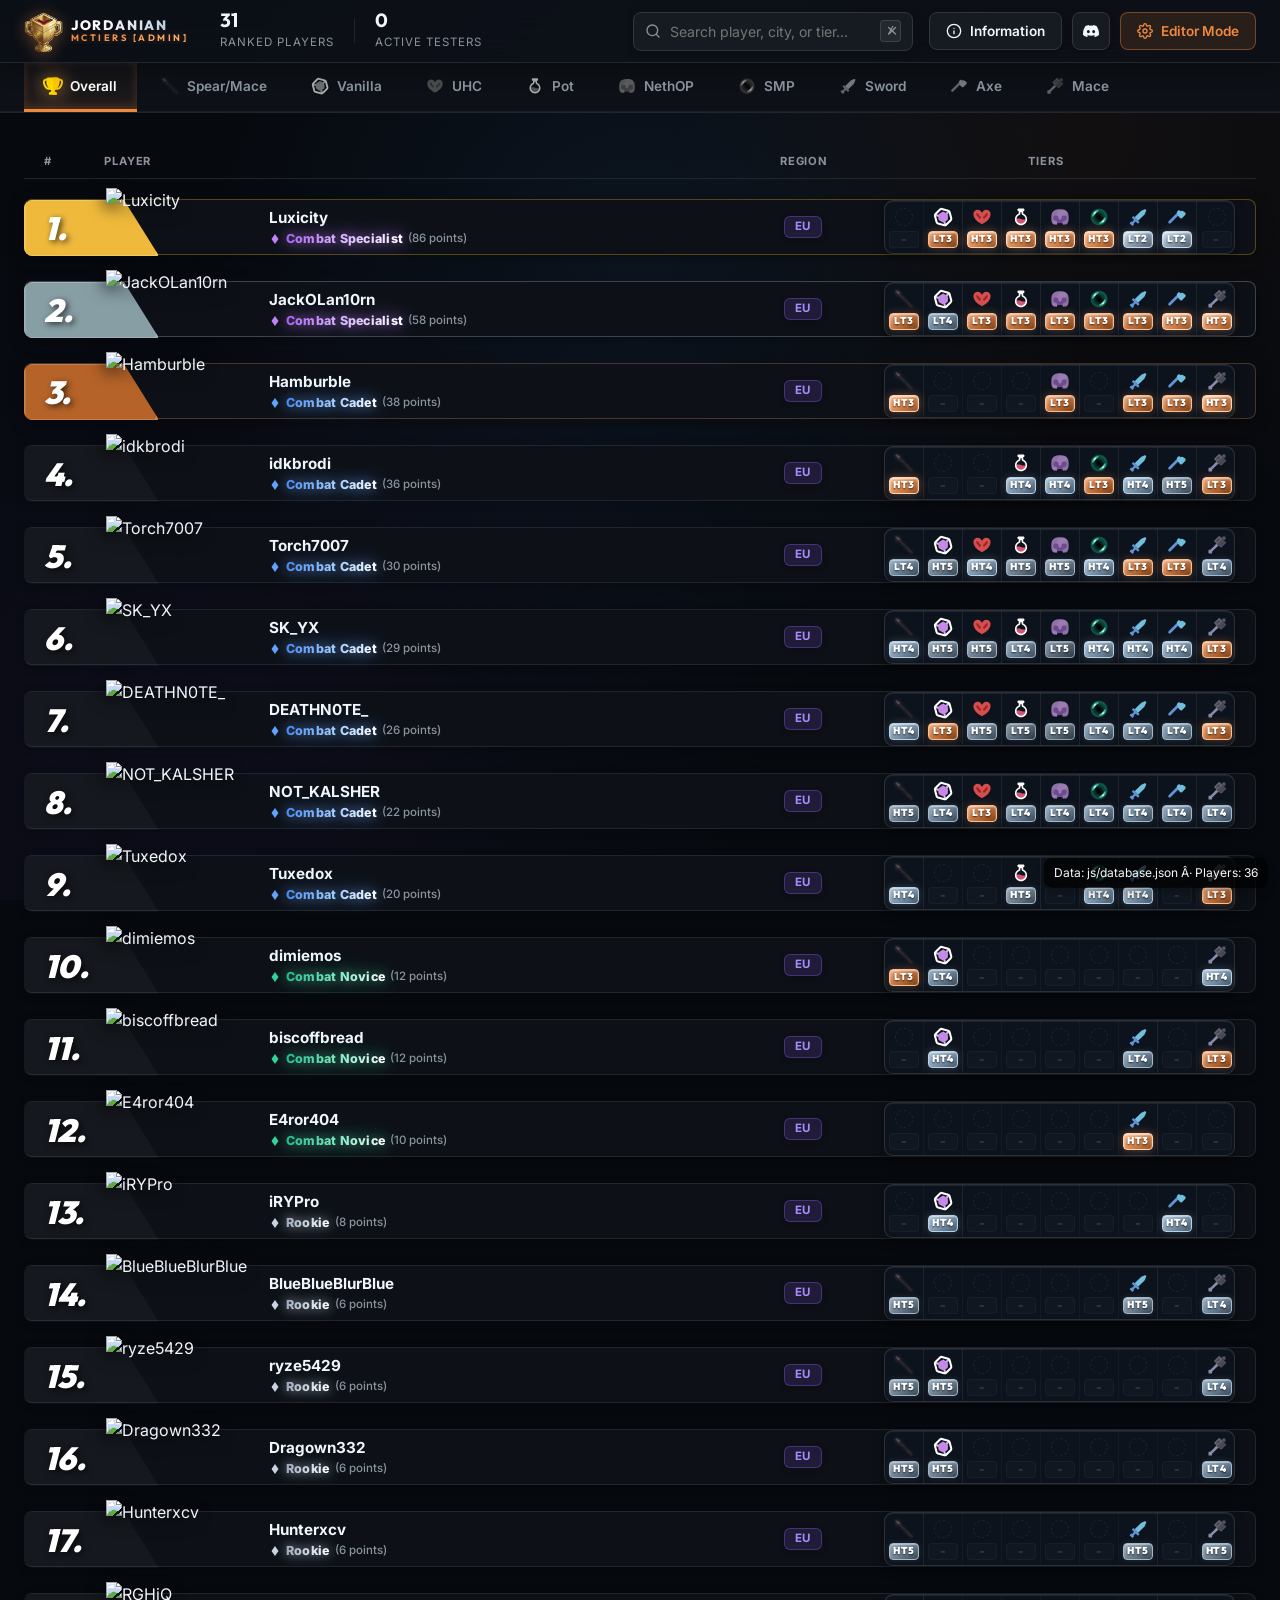
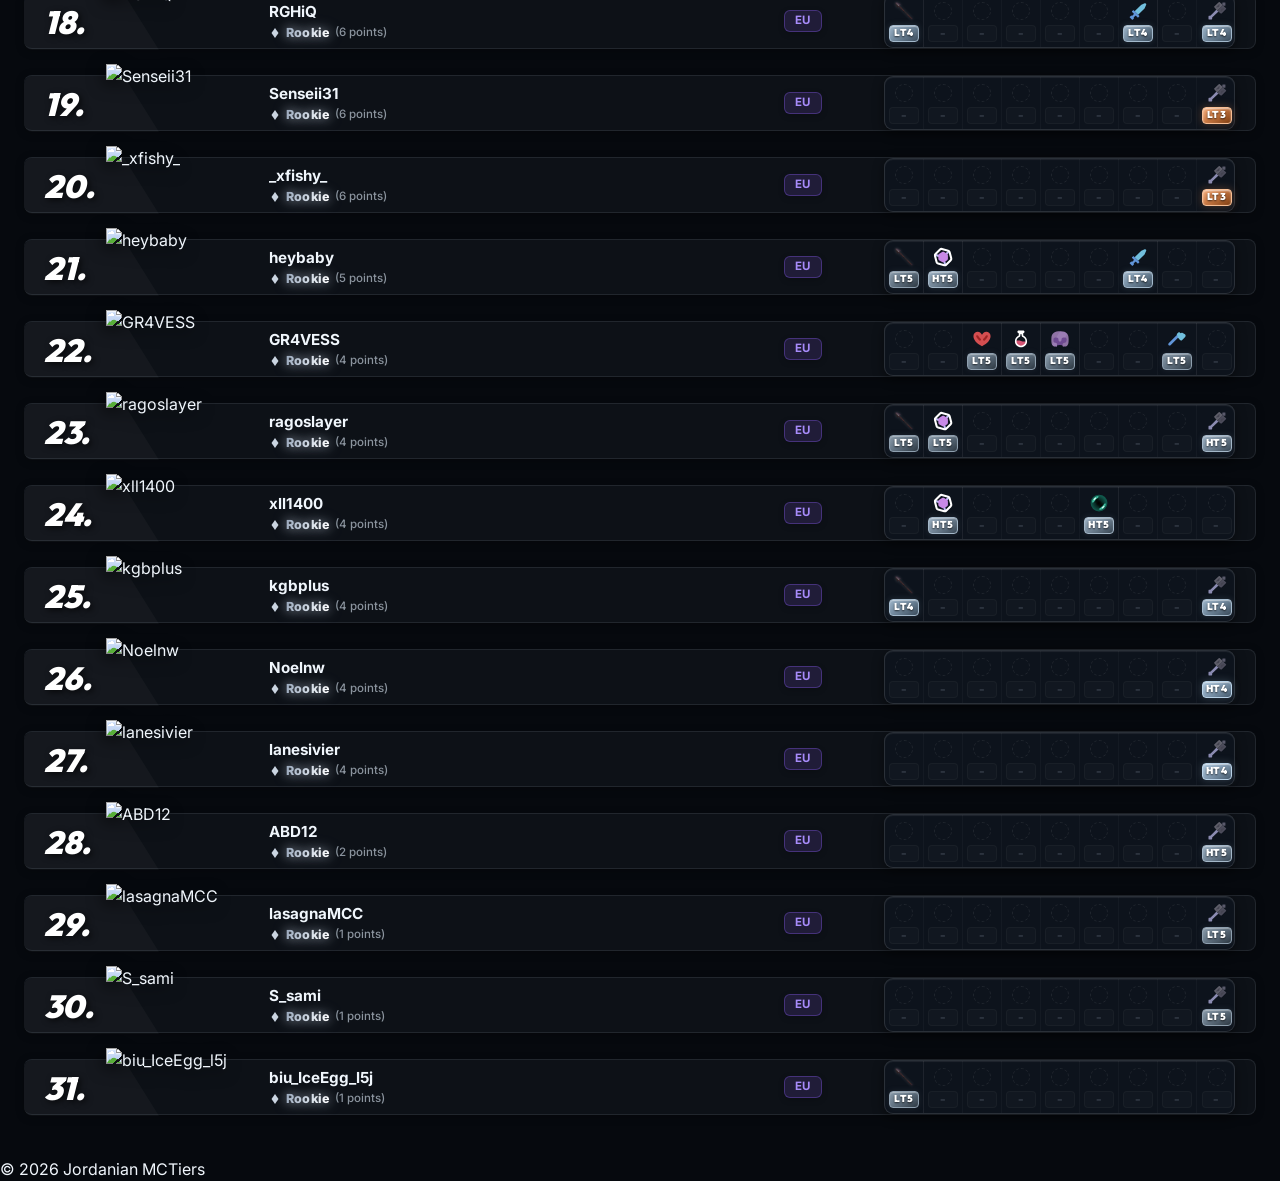
==== admin.html @ aa59b34f "Add Middle Tier (MT) support to website" ====
<!DOCTYPE html>
<html lang="en">
<head>
  <meta charset="UTF-8">
  <meta name="viewport" content="width=device-width, initial-scale=1.0">
  <title>Jordanian MCTiers [ADMIN] | Database Manager</title>
  <link rel="icon" href="icons/trophy-icon-clean.png" type="image/png">
  <link rel="shortcut icon" href="icons/trophy-icon-clean.png">
  <link rel="apple-touch-icon" href="icons/trophy-icon-clean.png">
  <meta name="theme-color" content="#0f2233">
  
  <!-- Premium Fonts -->
  <link rel="preconnect" href="https://fonts.googleapis.com">
  <link rel="preconnect" href="https://fonts.gstatic.com" crossorigin>
  <link href="https://fonts.googleapis.com/css2?family=Inter:wght@300;400;500;600;700&family=Outfit:wght@400;500;600;700;800&display=swap" rel="stylesheet">
  
  <!-- Main Stylesheet -->
  <link rel="stylesheet" href="css/style.css">
</head>
<body>
  <div class="app-container">
    <!-- Header -->
    <header class="app-header">
      <div class="header-left">
        <div class="logo-container">
          <img src="icons/trophy-icon-clean.png" alt="Jordanian Tiers Trophy" class="logo-trophy-img">
          <div class="logo-text">
            <h1>JORDANIAN</h1>
            <h2>MCTIERS [ADMIN]</h2>
          </div>
        </div>
        
        <!-- Live Stats -->
        <div class="header-stats">
          <div class="stat-item">
            <span class="stat-val" id="total-players-count">0</span>
            <span class="stat-lbl">Ranked Players</span>
          </div>
          <div class="stat-divider"></div>
          <div class="stat-item">
            <span class="stat-val" id="total-testers-count">0</span>
            <span class="stat-lbl">Active Testers</span>
          </div>
        </div>
      </div>

      <!-- Search Bar & Controls -->
      <div class="header-right">
        <div class="search-wrapper">
          <svg class="search-icon" viewBox="0 0 24 24" fill="none" stroke="currentColor" stroke-width="2" stroke-linecap="round" stroke-linejoin="round">
            <circle cx="11" cy="11" r="8"></circle><line x1="21" y1="21" x2="16.65" y2="16.65"></line>
          </svg>
          <input type="text" id="player-search" placeholder="Search player, city, or tier..." autocomplete="off">
          <kbd class="search-kbd">/</kbd>
          <button id="clear-search" class="clear-search-btn" title="Clear Search">&times;</button>
        </div>

        <div class="header-buttons">
          <button id="btn-info" class="btn btn-secondary" title="View Rules & Testers">
            <svg class="btn-icon" viewBox="0 0 24 24" fill="none" stroke="currentColor" stroke-width="2" stroke-linecap="round" stroke-linejoin="round">
              <circle cx="12" cy="12" r="10"></circle><line x1="12" y1="16" x2="12" y2="12"></line><line x1="12" y1="8" x2="12.01" y2="8"></line>
            </svg>
            <span>Information</span>
          </button>
          <a href="https://discord.gg/6NKfcEJ52" target="_blank" class="btn btn-secondary btn-icon-only" title="Join Discord Server">
            <svg class="btn-icon" viewBox="0 0 24 24" fill="currentColor">
              <path d="M20.317 4.37a19.791 19.791 0 0 0-4.885-1.515.074.074 0 0 0-.079.037c-.21.375-.444.864-.608 1.25a18.27 18.27 0 0 0-5.487 0 12.64 12.64 0 0 0-.617-1.25.077.077 0 0 0-.079-.037A19.736 19.736 0 0 0 3.677 4.37a.07.07 0 0 0-.032.027C.533 9.046-.32 13.58.099 18.057a.082.082 0 0 0 .031.057 19.9 19.9 0 0 0 5.993 3.03.078.078 0 0 0 .084-.028c.462-.63.874-1.295 1.226-1.994.021-.041.001-.09-.041-.106a13.094 13.094 0 0 1-1.873-.894.077.077 0 0 1-.008-.128c.126-.093.252-.19.372-.287a.075.075 0 0 1 .077-.011c3.92 1.793 8.18 1.793 12.061 0a.073.073 0 0 1 .078.009c.12.099.246.195.373.289a.077.077 0 0 1-.006.127 12.299 12.299 0 0 1-1.873.894.077.077 0 0 1-.041.107c.36.698.772 1.362 1.225 1.993a.076.076 0 0 0 .084.028 19.839 19.839 0 0 0 6.002-3.03.077.077 0 0 0 .032-.054c.5-5.177-.838-9.674-3.549-13.66a.061.061 0 0 0-.031-.03zM8.02 15.33c-1.183 0-2.157-1.085-2.157-2.419 0-1.333.956-2.419 2.156-2.419 1.21 0 2.176 1.096 2.157 2.42 0 1.333-.956 2.418-2.156 2.418zm7.975 0c-1.183 0-2.157-1.085-2.157-2.419 0-1.333.955-2.419 2.156-2.419 1.21 0 2.176 1.096 2.157 2.42 0 1.333-.946 2.418-2.156 2.418z"/>
            </svg>
          </a>
          
          <button id="btn-editor-toggle" class="btn btn-accent" title="Manage database">
            <svg class="btn-icon" viewBox="0 0 24 24" fill="none" stroke="currentColor" stroke-width="2" stroke-linecap="round" stroke-linejoin="round">
              <circle cx="12" cy="12" r="3"></circle>
              <path d="M19.4 15a1.65 1.65 0 0 0 .33 1.82l.06.06a2 2 0 1 1-2.83 2.83l-.06-.06a1.65 1.65 0 0 0-1.82-.33 1.65 1.65 0 0 0-1 1.51V21a2 2 0 0 1-4 0v-.09A1.65 1.65 0 0 0 9 19.4a1.65 1.65 0 0 0-1.82.33l-.06.06a2 2 0 1 1-2.83-2.83l.06-.06a1.65 1.65 0 0 0 .33-1.82 1.65 1.65 0 0 0-1.51-1H3a2 2 0 0 1 0-4h.09A1.65 1.65 0 0 0 4.6 9a1.65 1.65 0 0 0-.33-1.82l-.06-.06a2 2 0 1 1 2.83-2.83l.06.06a1.65 1.65 0 0 0 1.82.33H9a1.65 1.65 0 0 0 1-1.51V3a2 2 0 0 1 4 0v.09a1.65 1.65 0 0 0 1 1.51 1.65 1.65 0 0 0 1.82-.33l.06-.06a2 2 0 1 1 2.83 2.83l-.06.06a1.65 1.65 0 0 0-.33 1.82V9a1.65 1.65 0 0 0 1.51 1H21a2 2 0 0 1 0 4h-.09a1.65 1.65 0 0 0-1.51 1z"></path>
            </svg>
            <span>Editor Mode</span>
          </button>
        </div>
      </div>
    </header>

    <!-- Gamemode Tab Navigation -->
    <nav class="gamemode-navbar" id="gamemode-nav">
      <!-- Generated dynamically in app.js -->
    </nav>

    <!-- Main Content Area -->
    <main class="app-main">
      <div id="no-results" class="no-results-card hidden">
        <svg class="no-results-icon" viewBox="0 0 24 24" fill="none" stroke="currentColor" stroke-width="2" stroke-linecap="round" stroke-linejoin="round">
          <circle cx="11" cy="11" r="8"></circle><line x1="21" y1="21" x2="16.65" y2="16.65"></line>
        </svg>
        <h3>No players found</h3>
        <p>Try searching for a different username, city, or check another gamemode.</p>
      </div>

      <!-- Tier List Rows Container -->
      <section class="tierlist-container" id="tierlist-rows">
        <!-- Generated dynamically in app.js -->
      </section>
    </main>

    <!-- Footer -->
    <footer class="app-footer">
      <p>&copy; 2026 Jordanian MCTiers</p>
    </footer>
  </div>

  <!-- MODAL: Player Profile Details -->
  <div class="modal-backdrop hidden" id="player-modal" data-lenis-prevent>
    <div class="modal-card player-profile-card" data-lenis-prevent>
      <button class="modal-close-btn" id="player-modal-close" title="Close Profile">&times;</button>
      
      <div class="modal-body player-profile-body" data-lenis-prevent>
        <!-- Left Column: Hero 3D Skin & Info -->
        <div class="profile-left">
          <div class="skin-viewer-container">
            <div class="skin-viewer-glow" id="profile-skin-glow"></div>
            <img id="profile-skin-img" src="" alt="Minecraft Skin Body">
            <div class="skin-viewer-platform"></div>
          </div>

          <div class="profile-identity">
            <h2 class="profile-username" id="profile-username">PlayerName</h2>
            <span class="profile-nickname" id="profile-nickname">"Nickname"</span>
            <div class="profile-title-badge" id="profile-title-container">
              <!-- Dynamically populated title badge -->
            </div>
          </div>

          <div class="profile-meta-row">
            <div class="profile-region-pill" id="profile-region-pill" title="Server Region">
              <span class="meta-label">REGION</span>
              <span class="meta-val" id="profile-server">EU</span>
            </div>
          </div>

          <!-- Player Global Stats Ribbon -->
          <div class="profile-stats-ribbon">
            <div class="profile-stat-box">
              <span class="stat-box-label">RANK</span>
              <span class="stat-box-val" id="profile-global-rank">#1</span>
            </div>
            <div class="profile-stat-divider"></div>
            <div class="profile-stat-box">
              <span class="stat-box-label">TOTAL POINTS</span>
              <span class="stat-box-val highlight" id="profile-total-pts">0 PTS</span>
            </div>
          </div>
          
          <div class="profile-badges" id="profile-badges">
            <!-- Custom badges -->
          </div>

          <div class="profile-socials">
            <a href="#" id="profile-social-discord" class="social-link hidden" target="_blank" title="Discord">
              <svg viewBox="0 0 24 24" fill="currentColor">
                <path d="M20.317 4.37a19.791 19.791 0 0 0-4.885-1.515.074.074 0 0 0-.079.037c-.21.375-.444.864-.608 1.25a18.27 18.27 0 0 0-5.487 0 12.64 12.64 0 0 0-.617-1.25.077.077 0 0 0-.079-.037A19.736 19.736 0 0 0 3.677 4.37a.07.07 0 0 0-.032.027C.533 9.046-.32 13.58.099 18.057a.082.082 0 0 0 .031.057 19.9 19.9 0 0 0 5.993 3.03.078.078 0 0 0 .084-.028c.462-.63.874-1.295 1.226-1.994.021-.041.001-.09-.041-.106a13.094 13.094 0 0 1-1.873-.894.077.077 0 0 1-.008-.128c.126-.093.252-.19.372-.287a.075.075 0 0 1 .077-.011c3.92 1.793 8.18 1.793 12.061 0a.073.073 0 0 1 .078.009c.12.099.246.195.373.289a.077.077 0 0 1-.006.127 12.299 12.299 0 0 1-1.873.894.077.077 0 0 1-.041.107c.36.698.772 1.362 1.225 1.993a.076.076 0 0 0 .084.028 19.839 19.839 0 0 0 6.002-3.03.077.077 0 0 0 .032-.054c.5-5.177-.838-9.674-3.549-13.66a.061.061 0 0 0-.031-.03zM8.02 15.33c-1.183 0-2.157-1.085-2.157-2.419 0-1.333.956-2.419 2.156-2.419 1.21 0 2.176 1.096 2.157 2.42 0 1.333-.956 2.418-2.156 2.418zm7.975 0c-1.183 0-2.157-1.085-2.157-2.419 0-1.333.955-2.419 2.156-2.419 1.21 0 2.176 1.096 2.157 2.42 0 1.333-.946 2.418-2.156 2.418z"/>
              </svg>
            </a>
            <a href="#" id="profile-social-youtube" class="social-link hidden" target="_blank" title="YouTube">
              <svg viewBox="0 0 24 24" fill="currentColor">
                <path d="M23.498 6.163a3.003 3.003 0 0 0-2.11-2.11C19.517 3.545 12 3.545 12 3.545s-7.517 0-9.388.508a3.003 3.003 0 0 0-2.11 2.11C0 8.033 0 12 0 12s0 3.967.502 5.837a3.003 3.003 0 0 0 2.11 2.11c1.871.508 9.388.508 9.388.508s7.517 0 9.388-.508a3.002 3.002 0 0 0 2.11-2.11C24 15.967 24 12 24 12s0-3.967-.502-5.837zM9.545 15.568V8.432L15.818 12l-6.273 3.568z"/>
              </svg>
            </a>
            <a href="#" id="profile-social-namemc" class="social-link" target="_blank" title="View NameMC Profile">
              <svg viewBox="0 0 24 24" fill="currentColor">
                <path d="M4 2h5v12l11-12h4v20h-5V10L8 22H4V2z"/>
              </svg>
            </a>
          </div>
        </div>
        
        <!-- Right Column: Tiers breakdown -->
        <div class="profile-right">
          <div class="profile-section">
            <div class="profile-section-header">
              <div class="section-title-wrap">
                <svg class="section-icon" viewBox="0 0 24 24" fill="none" stroke="currentColor" stroke-width="2" stroke-linecap="round" stroke-linejoin="round">
                  <path d="M6 9H4.5a2.5 2.5 0 0 1 0-5H6"></path><path d="M18 9h1.5a2.5 2.5 0 0 0 0-5H18"></path><path d="M4 22h16"></path><path d="M10 14.66V17c0 .55-.45 1-1 1H7.8A2.8 2.8 0 0 1 5 15.2V9h14v6.2a2.8 2.8 0 0 1-2.8 2.8H15c-.55 0-1-.45-1-1v-2.34"></path><path d="M10 9V4h4v5"></path>
                </svg>
                <h3>Gamemode Tiers</h3>
              </div>
              <span class="profile-tiers-summary" id="profile-tiers-summary">0 Active · 0 Untested</span>
            </div>
            <div class="modal-tiers-grid" id="profile-tiers-grid" data-lenis-prevent>
              <!-- Dynamically rendered list of tiers for all modes -->
            </div>
          </div>
        </div>
      </div>
    </div>
  </div>

  <!-- MODAL: Rules & Testers Information -->
  <div class="modal-backdrop hidden" id="info-modal" data-lenis-prevent>
    <div class="modal-card info-modal-card" data-lenis-prevent>
      <button class="modal-close-btn" id="info-modal-close">&times;</button>
      
      <div class="info-modal-header">
        <h2>Jordanian PvP Community Hub</h2>
        <p>Testing guidelines, active tester staff, and rules</p>
      </div>

      <div class="info-tabs">
        <button class="info-tab-btn active" data-tab="info-general">General Info</button>
        <button class="info-tab-btn" data-tab="info-testers">Active Testers</button>
      </div>

      <div class="info-modal-body" data-lenis-prevent>
        <!-- Tab 1: General Info -->
        <div class="info-tab-content" id="info-general">
          <h3>How to get Ranked</h3>
          <p>The Jordanian Minecraft Tierlist ranking is determined by active testers using standardized test matches. To request a test:</p>
          <ol class="info-steps">
            <li>Join our official Discord server.</li>
            <li>Go to the <code>#request-test</code> channel.</li>
            <li>Select the gamemode you'd like to test in and ping an available Tester.</li>
            <li>Complete a Best-of-5 (BO5) or Best-of-9 (BO9) duel. The tester will decide your tier based on your mechanical skill, positioning, and overall performance.</li>
          </ol>

          <h3>How Ranking Points are Calculated</h3>
          <p>Tiers are organized from Tier 1 (highest) to Tier 5 (lowest). Each tier awards points toward the Overall Leaderboard:</p>
          <div class="tiers-explanation">
            <div class="tier-explain-row"><span class="badge-explain rank-ht1">HT1 (60 pts)</span><span class="badge-explain rank-mt1">MT1 (52 pts)</span><span class="badge-explain rank-lt1">LT1 (45 pts)</span><p><strong>Tier 1:</strong> Peak mechanics, national-level competitors.</p></div>
            <div class="tier-explain-row"><span class="badge-explain rank-ht2">HT2 (30 pts)</span><span class="badge-explain rank-mt2">MT2 (25 pts)</span><span class="badge-explain rank-lt2">LT2 (20 pts)</span><p><strong>Tier 2:</strong> Extremely advanced fighters, tournament regulars.</p></div>
            <div class="tier-explain-row"><span class="badge-explain rank-ht3">HT3 (10 pts)</span><span class="badge-explain rank-mt3">MT3 (8 pts)</span><span class="badge-explain rank-lt3">LT3 (6 pts)</span><p><strong>Tier 3:</strong> Solid mechanics, reliable execution.</p></div>
            <div class="tier-explain-row"><span class="badge-explain rank-ht4">HT4 (4 pts)</span><span class="badge-explain rank-mt4">MT4 (3 pts)</span><span class="badge-explain rank-lt4">LT4 (2 pts)</span><p><strong>Tier 4:</strong> Intermediate capability, active player base.</p></div>
            <div class="tier-explain-row"><span class="badge-explain rank-ht5">HT5 (2 pts)</span><span class="badge-explain rank-mt5">MT5 (1.5 pts)</span><span class="badge-explain rank-lt5">LT5 (1 pt)</span><p><strong>Tier 5:</strong> Entry-level competitive PvP.</p></div>
          </div>

          <h3 style="margin-top: 24px;">How to obtain Achievement Titles</h3>
          <p>Players automatically earn prestigious titles as their total points increase:</p>
          <div class="tiers-explanation">
            <div class="tier-explain-row"><span class="badge-explain" style="background: rgba(245, 197, 24, 0.18); border-color: #f5c518; color: #f5c518;">👑 Combat Grandmaster</span><p>Obtained <strong>400+</strong> total points.</p></div>
            <div class="tier-explain-row"><span class="badge-explain" style="background: rgba(240, 178, 50, 0.18); border-color: #f0b232; color: #f0b232;">✨ Combat Master</span><p>Obtained <strong>250+</strong> total points.</p></div>
            <div class="tier-explain-row"><span class="badge-explain" style="background: rgba(255, 82, 119, 0.18); border-color: #ff5277; color: #ff5277;">💠 Combat Ace</span><p>Obtained <strong>100+</strong> total points.</p></div>
            <div class="tier-explain-row"><span class="badge-explain" style="background: rgba(179, 136, 255, 0.18); border-color: #b388ff; color: #b388ff;">💎 Combat Specialist</span><p>Obtained <strong>50+</strong> total points.</p></div>
            <div class="tier-explain-row"><span class="badge-explain" style="background: rgba(140, 158, 255, 0.18); border-color: #8c9eff; color: #8c9eff;">🔷 Combat Cadet</span><p>Obtained <strong>20+</strong> total points.</p></div>
            <div class="tier-explain-row"><span class="badge-explain" style="background: rgba(156, 177, 198, 0.18); border-color: #9cb1c6; color: #9cb1c6;">🔹 Combat Novice</span><p>Obtained <strong>10+</strong> total points.</p></div>
            <div class="tier-explain-row"><span class="badge-explain" style="background: rgba(122, 140, 158, 0.18); border-color: #7a8c9e; color: #7a8c9e;">🔘 Rookie</span><p>Starting rank for players with <strong>less than 10 points</strong>.</p></div>
          </div>
        </div>

        <!-- (Gamemode Rules removed) -->

        <!-- Tab 3: Testers Team -->
        <div class="info-tab-content hidden" id="info-testers">
          <h3>Official Testers List</h3>
          <p>These are the authorized administrators and testers who can issue rank certificates and perform duels.</p>
          <div class="testers-grid" id="testers-grid">
            <!-- Dynamically rendered -->
          </div>
        </div>
      </div>
    </div>
  </div>

  <!-- MODAL: Editor Mode / Database Manager -->
  <div class="modal-backdrop hidden" id="editor-modal">
    <div class="modal-card editor-modal-card">
      <button class="modal-close-btn" id="editor-modal-close">&times;</button>
      
      <div class="editor-header">
        <h2>Database Manager (Editor Mode)</h2>
        <p>Edit player records, add promotions, and save/export <code>database.json</code> to apply updates.</p>
      </div>

      <div class="editor-body">
        <!-- Database Backups and Files -->
        <div class="editor-controls-row">
          <button id="btn-export-db" class="btn btn-accent">
            <svg class="btn-icon" viewBox="0 0 24 24" fill="none" stroke="currentColor" stroke-width="2" stroke-linecap="round" stroke-linejoin="round">
              <path d="M21 15v4a2 2 0 0 1-2 2H5a2 2 0 0 1-2-2v-4"></path><polyline points="7 10 12 15 17 10"></polyline><line x1="12" y1="15" x2="12" y2="3"></line>
            </svg>
            Save database.json
          </button>
          
          <label for="import-db-file" class="btn btn-secondary">
            <svg class="btn-icon" viewBox="0 0 24 24" fill="none" stroke="currentColor" stroke-width="2" stroke-linecap="round" stroke-linejoin="round">
              <path d="M21 15v4a2 2 0 0 1-2 2H5a2 2 0 0 1-2-2v-4"></path><polyline points="17 8 12 3 7 8"></polyline><line x1="12" y1="3" x2="12" y2="15"></line>
            </svg>
            Import Database (JSON)
          </label>
          <input type="file" id="import-db-file" accept=".json" class="hidden-file-input">
          
          <button id="btn-reset-db" class="btn btn-danger">
            Reset to Default
          </button>
        </div>

        <hr class="editor-divider">

        <!-- Editor Navigation Tabs -->
        <div class="editor-tabs">
          <button class="editor-tab-btn active" id="tab-edit-players" data-view="view-edit-players">Manage Players</button>
          <button class="editor-tab-btn" id="tab-edit-testers" data-view="view-edit-testers">Manage Testers</button>
        </div>

        <!-- VIEW 1: MANAGE PLAYERS -->
        <div class="editor-layout" id="view-edit-players">
          <!-- Left: Add/Edit Form -->
          <div class="editor-form-panel">
            <h3 id="form-title">Add New Player</h3>
            <form id="player-form" class="editor-form">
              <input type="hidden" id="edit-player-index" value="-1">
              <input type="hidden" id="edit-player-username" value="">
              
              <div class="form-group">
                <label for="form-username">Minecraft Username *</label>
                <div class="username-fetch-wrapper">
                  <input type="text" id="form-username" placeholder="Minecraft username..." required>
                  <button type="button" id="btn-fetch-uuid" class="btn btn-small btn-secondary" title="Verify player name">Verify Skin</button>
                </div>
                <small class="form-help">Fetches skin automatically.</small>
              </div>

              <div class="form-row">
                <div class="form-group flex-1">
                  <label for="form-nickname">Nickname</label>
                  <input type="text" id="form-nickname" placeholder="e.g. The King">
                </div>
                <div class="form-group flex-1">
                  <label for="form-region">Region / Server</label>
                  <select id="form-region">
                    <option value="EU">EU (Europe)</option>
                    <option value="NA">NA (North America)</option>
                    <option value="AS">AS (Asia)</option>
                    <option value="ME">ME (Middle East)</option>
                    <option value="SA">SA (South America)</option>
                    <option value="OCE">OCE (Oceania)</option>
                    <option value="AF">AF (Africa)</option>
                  </select>
                </div>
              </div>

              <div class="form-row">
                <div class="form-group flex-1">
                  <label for="form-discord">Discord Username</label>
                  <input type="text" id="form-discord" placeholder="Discord username">
                </div>
                <div class="form-group flex-1">
                  <label for="form-youtube">Youtube Channel Link</label>
                  <input type="text" id="form-youtube" placeholder="https://youtube.com/...">
                </div>
              </div>

              <div class="form-group">
                <label>Player Badges (Comma Separated)</label>
                <input type="text" id="form-badges" placeholder="e.g. Tester, Former T1">
              </div>

              <div class="form-group">
                <label>Gamemode Tiers Assignment</label>
                <div class="form-tiers-assign-grid" id="form-tiers-grid">
                  <!-- Dynamically populated -->
                </div>
              </div>


              <div class="form-actions">
                <button type="button" id="btn-cancel-edit" class="btn btn-secondary hidden">Cancel Edit</button>
                <button type="submit" id="btn-submit-player" class="btn btn-accent">Save Player</button>
              </div>
            </form>
          </div>

          <!-- Right: Players List & Quick Edit -->
          <div class="editor-list-panel">
            <h3>All Registered Players (<span id="editor-players-count">0</span>)</h3>
            <div class="editor-search-wrapper">
              <input type="text" id="editor-player-search" placeholder="Quick search in editor..." class="form-input">
            </div>
            <div class="editor-players-list" id="editor-players-list">
              <!-- Dynamically populated list -->
            </div>
          </div>
        </div>

        <!-- VIEW 2: MANAGE TESTERS -->
        <div class="editor-layout hidden" id="view-edit-testers">
          <!-- Left: Add/Edit Tester Form -->
          <div class="editor-form-panel">
            <h3 id="tester-form-title">Add New Tester</h3>
            <form id="tester-form" class="editor-form">
              <input type="hidden" id="edit-tester-index" value="-1">
              
              <div class="form-group">
                <label for="tester-name">Tester Username (Minecraft) *</label>
                <input type="text" id="tester-name" placeholder="Minecraft username..." required>
                <small class="form-help">Will be used to fetch skin avatar head.</small>
              </div>

              <div class="form-group">
                <label for="tester-role">Role *</label>
                <input type="text" id="tester-role" placeholder="e.g. UHC Tester, Head Staff" required>
              </div>

              <div class="form-group">
                <label>Tests Gamemodes (Check all that apply)</label>
                <div class="checkbox-grid" id="tester-gm-checkboxes">
                  <!-- Checkboxes populated dynamically -->
                </div>
              </div>

              <div class="form-group">
                <label>Online Status (On the site)</label>
                <div style="display:flex; gap:20px; margin-top:4px;">
                  <label style="display:flex; align-items:center; gap:8px; font-weight:normal; cursor:pointer;">
                    <input type="radio" name="tester-status" value="online" checked style="accent-color:var(--success-color);"> Online / Available
                  </label>
                  <label style="display:flex; align-items:center; gap:8px; font-weight:normal; cursor:pointer;">
                    <input type="radio" name="tester-status" value="offline" style="accent-color:var(--text-muted);"> Offline
                  </label>
                </div>
              </div>

              <div class="form-actions">
                <button type="button" id="btn-cancel-tester-edit" class="btn btn-secondary hidden">Cancel Edit</button>
                <button type="submit" id="btn-submit-tester" class="btn btn-accent">Save Tester</button>
              </div>
            </form>
          </div>

          <!-- Right: Testers List & Quick Edit -->
          <div class="editor-list-panel">
            <h3>All Registered Testers (<span id="editor-testers-count">0</span>)</h3>
            <div class="editor-players-list" id="editor-testers-list">
              <!-- Dynamically populated testers list -->
            </div>
          </div>
        </div>
      </div>
    </div>
  </div>

  <!-- MODAL: Import Confirmation -->
  <div class="modal-backdrop hidden" id="import-confirm-modal">
    <div class="modal-card" style="max-width: 500px;">
      <button class="modal-close-btn" id="import-confirm-close">&times;</button>
      
      <div class="modal-body" style="text-align: left;">
        <h2 style="margin-bottom: 15px;">⚠️ Import Database</h2>
        <p style="margin-bottom: 20px; color: var(--text-secondary);">This will replace your current database. Preview:</p>
        
        <div style="background: var(--bg-secondary); border-radius: 8px; padding: 15px; margin-bottom: 20px; max-height: 200px; overflow-y: auto;">
          <div id="import-preview" style="font-size: 0.85rem; color: var(--text-secondary);">
            <!-- Preview content -->
          </div>
        </div>
        
        <div style="display: flex; gap: 10px; justify-content: flex-end;">
          <button id="import-confirm-cancel" class="btn btn-secondary">Cancel</button>
          <button id="import-confirm-save" class="btn btn-accent">✓ Import & Save</button>
        </div>
      </div>
    </div>
  </div>

  <!-- Notification Toast -->
  <div class="toast-notification hidden" id="toast">
    <span class="toast-message" id="toast-message">Message goes here</span>
  </div>

  <!-- Scripts -->
  <script src="https://unpkg.com/lenis@1.1.18/dist/lenis.min.js"></script>
  <script src="js/data.js"></script>
  <script src="js/database.js"></script>
  <script src="js/app.js"></script>
</body>
</html>
---- css/style.css ----
/* Jordanian MCTiers Global Design System */

:root {
  /* Color Palette */
  --bg-app: #06090e;
  --bg-header: rgba(13, 17, 24, 0.85);
  --bg-panel: #0d1117;
  --bg-panel-elevated: #161b22;
  --bg-panel-hover: #21262d;
  
  --text-main: #f0f6fc;
  --text-muted: #8b949e;
  --text-dark: #484f58;
  
  --accent: #58a6ff;
  --accent-glow: rgba(88, 166, 255, 0.15);
  --accent-orange: #f0883e;
  --accent-orange-glow: rgba(240, 136, 62, 0.2);
  
  --border-color: #21262d;
  --border-color-light: #30363d;
  
  --danger-color: #da3637;
  --success-color: #2ea44f;
  
  /* Font weights & styles */
  --font-title: 'Outfit', -apple-system, BlinkMacSystemFont, sans-serif;
  --font-body: 'Inter', -apple-system, BlinkMacSystemFont, sans-serif;

  /* HSL Rank Colors (Tier 1 Gold, Tier 2 Silver, Tier 3 Bronze, Tier 4 Steel, Tier 5 Charcoal) */
  --color-ht1: #f0b232;
  --color-mt1: #ebb037;
  --color-lt1: #e5a83b;
  --color-ht2: #b5c8db;
  --color-mt2: #aabcca;
  --color-lt2: #9eafc0;
  --color-ht3: #e29058;
  --color-mt3: #dc8a53;
  --color-lt3: #d9854e;
  --color-ht4: #9cb1c6;
  --color-mt4: #95aac0;
  --color-lt4: #8ea4ba;
  --color-ht5: #8395a7;
  --color-mt5: #7f91a3;
  --color-lt5: #7a8c9e;
  --color-unranked: #6e7681;
}

/* Global Reset */
* {
  box-sizing: border-box;
  margin: 0;
  padding: 0;
  scrollbar-width: thin;
  scrollbar-color: var(--border-color-light) var(--bg-app);
}

/* Smooth Scrolling & Lenis integration */
html {
  scroll-behavior: smooth;
}

html.lenis, html.lenis body {
  height: auto;
}

.lenis.lenis-smooth {
  scroll-behavior: auto !important;
}

.lenis.lenis-smooth [data-lenis-prevent] {
  overscroll-behavior: contain;
}

.lenis.lenis-stopped {
  overflow: hidden;
}

.lenis.lenis-scrolling iframe {
  pointer-events: none;
}

body {
  background-color: var(--bg-app);
  background-image: 
    radial-gradient(900px circle at var(--mouse-x, 50%) var(--mouse-y, 30%), rgba(88, 166, 255, 0.08), transparent 50%),
    radial-gradient(700px circle at 85% 15%, rgba(240, 136, 62, 0.05), transparent 60%),
    radial-gradient(1000px circle at 15% 85%, rgba(139, 92, 246, 0.05), transparent 60%);
  background-attachment: fixed;
  color: var(--text-main);
  font-family: var(--font-body);
  line-height: 1.5;
  -webkit-font-smoothing: antialiased;
  overflow-x: hidden;
}

/* Custom Scrollbars */
::-webkit-scrollbar {
  width: 8px;
  height: 8px;
}
::-webkit-scrollbar-track {
  background: var(--bg-app);
}
::-webkit-scrollbar-thumb {
  background: var(--border-color-light);
  border-radius: 4px;
}
::-webkit-scrollbar-thumb:hover {
  background: var(--accent);
}

.app-container {
  min-height: 100vh;
  display: flex;
  flex-direction: column;
  position: relative;
}

/* Header Component */
.app-header {
  background: var(--bg-header);
  backdrop-filter: blur(16px);
  -webkit-backdrop-filter: blur(16px);
  border-bottom: 1px solid var(--border-color);
  padding: 10px 24px;
  display: flex;
  justify-content: space-between;
  align-items: center;
  position: relative;
  z-index: 10;
  box-shadow: 0 4px 20px rgba(0, 0, 0, 0.35);
  box-sizing: border-box;
}

.header-left {
  display: flex;
  align-items: center;
  gap: 32px;
}

.logo-container {
  display: flex;
  align-items: center;
  gap: 8px;
  position: relative;
  cursor: pointer;
  transition: transform 0.35s cubic-bezier(0.16, 1, 0.3, 1), filter 0.35s;
  perspective: 400px;
}

.logo-container:hover {
  transform: scale(1.04);
  filter: brightness(1.15);
}

.logo-emoji {
  font-size: 2.2rem;
  line-height: 1;
}

.logo-text {
  position: relative;
  overflow: hidden;
}

/* Sheen sweep on hover */
.logo-text::after {
  content: '';
  position: absolute;
  top: 0; left: -100%;
  width: 60%;
  height: 100%;
  background: linear-gradient(105deg, transparent 30%, rgba(255,255,255,0.18) 50%, transparent 70%);
  transition: none;
  pointer-events: none;
}

.logo-container:hover .logo-text::after {
  animation: logoSheen 0.7s ease forwards;
}

@keyframes logoSheen {
  0%   { left: -100%; }
  100% { left: 150%; }
}

.logo-trophy-img {
  height: 42px;
  width: auto;
  object-fit: contain;
  filter: drop-shadow(0 2px 8px rgba(240, 136, 62, 0.45));
  transition: transform 0.25s cubic-bezier(0.16, 1, 0.3, 1), filter 0.25s;
}

.logo-container:hover .logo-trophy-img {
  transform: scale(1.1) rotate(-3deg);
  filter: drop-shadow(0 4px 14px rgba(240, 136, 62, 0.75));
}

.logo-text h1 {
  font-family: var(--font-title);
  font-size: 0.85rem;
  font-weight: 800;
  letter-spacing: 1.8px;
  background: linear-gradient(135deg, #ffffff 20%, #d8e2ec 60%, #9cb3c9 100%);
  -webkit-background-clip: text;
  -webkit-text-fill-color: transparent;
  line-height: 1.15;
  text-shadow: none;
  margin: 0;
}

.logo-text h2 {
  font-family: var(--font-title);
  font-size: 0.58rem;
  font-weight: 700;
  letter-spacing: 2.5px;
  background: linear-gradient(90deg, var(--accent-orange) 0%, #ffad66 100%);
  -webkit-background-clip: text;
  -webkit-text-fill-color: transparent;
  line-height: 1.15;
  filter: drop-shadow(0 0 4px rgba(240, 136, 62, 0.25));
  margin: 0;
}

.logo-glow {
  position: absolute;
  width: 70px;
  height: 70px;
  background: radial-gradient(circle, rgba(240, 136, 62, 0.18) 0%, rgba(240, 136, 62, 0) 70%);
  top: -18px;
  left: -18px;
  pointer-events: none;
  z-index: -1;
  animation: logoGlowPulse 4s ease-in-out infinite alternate;
  transition: opacity 0.3s;
}

.logo-container:hover .logo-glow {
  opacity: 1.4;
}

@keyframes logoGlowPulse {
  0% { transform: scale(0.85); opacity: 0.5; }
  100% { transform: scale(1.1); opacity: 1; }
}

.header-stats {
  display: flex;
  align-items: center;
  gap: 20px;
}

.stat-item {
  display: flex;
  flex-direction: column;
}

.stat-val {
  font-family: var(--font-title);
  font-size: 1.2rem;
  font-weight: 700;
  color: var(--text-main);
  line-height: 1;
}

.stat-lbl {
  font-size: 0.72rem;
  color: var(--text-muted);
  text-transform: uppercase;
  letter-spacing: 1px;
  margin-top: 4px;
}

.stat-divider {
  width: 1px;
  height: 24px;
  background-color: var(--border-color);
}

.header-right {
  display: flex;
  align-items: center;
  gap: 16px;
}

/* Search Bar */
.search-wrapper {
  position: relative;
  display: flex;
  align-items: center;
  width: 280px;
  transition: all 0.3s cubic-bezier(0.16, 1, 0.3, 1);
}

.search-wrapper:focus-within {
  width: 330px;
}

.search-icon {
  position: absolute;
  left: 12px;
  width: 16px;
  height: 16px;
  color: var(--text-muted);
  pointer-events: none;
  transition: color 0.2s, transform 0.2s;
}

.search-wrapper:focus-within .search-icon {
  color: var(--accent);
  transform: scale(1.1);
}

.search-wrapper input {
  width: 100%;
  padding: 10px 42px 10px 36px;
  background: var(--bg-panel-elevated);
  border: 1px solid var(--border-color-light);
  border-radius: 8px;
  color: var(--text-main);
  font-family: var(--font-body);
  font-size: 0.88rem;
  outline: none;
  transition: all 0.25s cubic-bezier(0.16, 1, 0.3, 1);
  box-shadow: 0 2px 8px rgba(0, 0, 0, 0.2);
}

.search-wrapper input:focus {
  border-color: var(--accent);
  background: #19202c;
  box-shadow: 0 0 0 3px rgba(88, 166, 255, 0.2), 0 0 16px rgba(88, 166, 255, 0.15);
}

.search-kbd {
  position: absolute;
  right: 12px;
  background: rgba(255, 255, 255, 0.06);
  border: 1px solid rgba(255, 255, 255, 0.12);
  border-radius: 4px;
  padding: 2px 6px;
  font-size: 0.68rem;
  font-family: monospace;
  color: var(--text-muted);
  pointer-events: none;
  font-weight: 700;
  transition: opacity 0.2s ease, transform 0.2s ease;
}

.search-wrapper:focus-within .search-kbd {
  opacity: 0;
  transform: scale(0.8);
}

.clear-search-btn {
  position: absolute;
  right: 10px;
  background: none;
  border: none;
  color: var(--text-muted);
  font-size: 1.2rem;
  cursor: pointer;
  padding: 0;
  display: flex;
  align-items: center;
  justify-content: center;
  width: 22px;
  height: 22px;
  border-radius: 50%;
  transition: all 0.2s;
}

.clear-search-btn:hover {
  background-color: var(--bg-panel-hover);
  color: #fff;
  transform: scale(1.1);
}

.clear-search-btn.hidden {
  display: none;
}

/* Header Buttons */
.header-buttons {
  display: flex;
  gap: 10px;
}

.btn {
  display: inline-flex;
  align-items: center;
  gap: 8px;
  padding: 10px 16px;
  border-radius: 8px;
  font-family: var(--font-body);
  font-size: 0.85rem;
  font-weight: 600;
  cursor: pointer;
  transition: all 0.25s cubic-bezier(0.16, 1, 0.3, 1);
  border: 1px solid transparent;
  position: relative;
  overflow: hidden;
}

.btn::after {
  content: '';
  position: absolute;
  top: 0;
  left: -120%;
  width: 60%;
  height: 100%;
  background: linear-gradient(90deg, transparent, rgba(255, 255, 255, 0.15), transparent);
  transform: skewX(-20deg);
  transition: left 0.5s ease;
  pointer-events: none;
}

.btn:hover::after {
  left: 150%;
}

.btn:active {
  transform: scale(0.96);
}

.btn-icon {
  width: 16px;
  height: 16px;
  transition: transform 0.2s ease;
}

.btn:hover .btn-icon {
  transform: scale(1.15);
}

.btn-icon-only {
  padding: 10px !important;
  width: 38px;
  height: 38px;
  display: inline-flex;
  align-items: center;
  justify-content: center;
}

.btn-secondary {
  background: var(--bg-panel-elevated);
  color: var(--text-main);
  border-color: var(--border-color-light);
  box-shadow: 0 2px 6px rgba(0, 0, 0, 0.2);
}

.btn-secondary:hover {
  background: var(--bg-panel-hover);
  border-color: var(--text-muted);
  box-shadow: 0 4px 12px rgba(0, 0, 0, 0.35), 0 0 8px rgba(255, 255, 255, 0.05);
  color: #fff;
}

.btn-accent {
  background: rgba(240, 136, 62, 0.12);
  color: var(--accent-orange);
  border-color: rgba(240, 136, 62, 0.4);
}

.btn-accent:hover {
  background: var(--accent-orange);
  color: #000;
  border-color: var(--accent-orange);
  box-shadow: 0 0 16px var(--accent-orange-glow), 0 4px 12px rgba(240, 136, 62, 0.3);
}

.btn-danger {
  background: rgba(218, 54, 55, 0.1);
  color: var(--danger-color);
  border-color: rgba(218, 54, 55, 0.3);
}

.btn-danger:hover {
  background: var(--danger-color);
  color: #fff;
  border-color: var(--danger-color);
  box-shadow: 0 0 12px rgba(218, 54, 55, 0.4);
}

.btn-small {
  padding: 6px 12px;
  font-size: 0.78rem;
}

/* Connection Banner */
.server-ip-badge {
  display: flex;
  align-items: center;
  gap: 12px;
  background: rgba(13, 17, 24, 0.75);
  border: 1px solid var(--border-color-light);
  border-radius: 8px;
  padding: 6px 12px;
  height: 38px;
  transition: border-color 0.2s, box-shadow 0.2s;
}

.server-ip-badge:hover {
  border-color: var(--accent-orange);
  box-shadow: 0 0 12px rgba(240, 136, 62, 0.2);
}

.ip-info {
  display: flex;
  flex-direction: column;
}

.ip-lbl {
  font-size: 0.6rem;
  color: var(--text-muted);
  font-weight: 600;
  letter-spacing: 0.5px;
}

.ip-address {
  font-family: var(--font-title);
  font-size: 0.82rem;
  font-weight: 700;
  color: var(--accent-orange);
  letter-spacing: 0.5px;
}

.ip-copy-btn {
  background: none;
  border: none;
  color: var(--text-muted);
  cursor: pointer;
  padding: 4px;
  border-radius: 4px;
  display: flex;
  align-items: center;
  justify-content: center;
  transition: all 0.2s;
}

.ip-copy-btn:hover {
  background: var(--bg-panel-hover);
  color: var(--accent-orange);
  transform: scale(1.15);
}

.ip-copy-btn svg {
  width: 14px;
  height: 14px;
}

/* Gamemode Navbar */
.gamemode-navbar {
  display: flex;
  background-color: var(--bg-panel);
  border-bottom: 1px solid var(--border-color);
  padding: 0 24px;
  overflow-x: auto;
  gap: 4px;
  scrollbar-width: none;
  box-shadow: inset 0 -1px 0 rgba(255, 255, 255, 0.05);
}

.gamemode-navbar::-webkit-scrollbar {
  display: none;
}

.nav-tab {
  display: flex;
  align-items: center;
  gap: 8px;
  padding: 14px 20px;
  background: none;
  border: none;
  border-bottom: 3px solid transparent;
  color: var(--text-muted);
  font-family: var(--font-body);
  font-size: 0.85rem;
  font-weight: 600;
  cursor: pointer;
  transition: all 0.22s cubic-bezier(0.16, 1, 0.3, 1);
  white-space: nowrap;
  position: relative;
  overflow: hidden;
}

.nav-tab::after {
  content: '';
  position: absolute;
  top: 0;
  left: -100%;
  width: 50%;
  height: 100%;
  background: linear-gradient(90deg, transparent, rgba(255, 255, 255, 0.04), transparent);
  transform: skewX(-20deg);
  transition: left 0.4s ease;
  pointer-events: none;
}

.nav-tab:hover::after {
  left: 150%;
}

.nav-tab-icon {
  width: 18px;
  height: 18px;
  display: flex;
  align-items: center;
  justify-content: center;
  transition: transform 0.25s cubic-bezier(0.16, 1, 0.3, 1), filter 0.25s ease;
  filter: grayscale(1) opacity(0.65);
  transform-origin: center center;
}

.nav-tab:hover {
  color: var(--text-main);
  background: rgba(255, 255, 255, 0.03);
  transform: translateY(-1px);
}

/* Default fallback pop */
.nav-tab:hover .nav-tab-icon {
  filter: grayscale(0) opacity(1);
}

/* ===================================================
   TAILORED GAMEMODE HOVER ANIMATIONS
   =================================================== */

/* 1. Overall — Trophy Golden Gleam & Bounce */
.nav-tab[data-gamemode="overall"]:hover .nav-tab-icon {
  animation: animTrophy 0.5s cubic-bezier(0.175, 0.885, 0.32, 1.275) forwards;
}
@keyframes animTrophy {
  0% { transform: scale(1) translateY(0) rotate(0deg); filter: grayscale(1) opacity(0.65); }
  35% { transform: scale(1.32) translateY(-4px) rotate(-8deg); filter: drop-shadow(0 0 10px #f5bc47) brightness(1.35); }
  70% { transform: scale(1.22) translateY(-1px) rotate(6deg); filter: drop-shadow(0 0 12px #ffe17d) brightness(1.4); }
  100% { transform: scale(1.25) translateY(-2px) rotate(0deg); filter: drop-shadow(0 0 8px #f5bc47) brightness(1.25); }
}

/* 2. Spear/Mace — Rapid Spear Thrust & Lunge */
.nav-tab[data-gamemode="spear_mace"]:hover .nav-tab-icon {
  animation: animSpear 0.45s cubic-bezier(0.175, 0.885, 0.32, 1.275) forwards;
}
@keyframes animSpear {
  0% { transform: scale(0.7) translate(0, 0) rotate(0deg); }
  25% { transform: scale(0.65) translate(-4px, 2px) rotate(-18deg); filter: drop-shadow(0 0 4px #58a6ff); }
  60% { transform: scale(0.88) translate(5px, -3px) rotate(6deg); filter: drop-shadow(0 0 12px #79b8ff) brightness(1.4); }
  100% { transform: scale(0.8) translate(2px, -1px) rotate(0deg); filter: drop-shadow(0 0 8px #58a6ff) brightness(1.25); }
}

/* 3. Vanilla — End Crystal 360° Detonation Spin */
.nav-tab[data-gamemode="vanilla"]:hover .nav-tab-icon {
  animation: animVanilla 0.55s cubic-bezier(0.16, 1, 0.3, 1) forwards;
}
@keyframes animVanilla {
  0% { transform: scale(1) rotate(0deg); filter: grayscale(1) opacity(0.65); }
  45% { transform: scale(1.35) rotate(180deg); filter: drop-shadow(0 0 14px #d288ff) brightness(1.4); }
  100% { transform: scale(1.22) rotate(360deg); filter: drop-shadow(0 0 8px #b347ff) brightness(1.25); }
}

/* 4. UHC — Heartbeat Pulse */
.nav-tab[data-gamemode="uhc"]:hover .nav-tab-icon {
  animation: animUHC 0.5s ease-in-out forwards;
}
@keyframes animUHC {
  0% { transform: scale(1); filter: grayscale(1) opacity(0.65); }
  25% { transform: scale(1.38); filter: drop-shadow(0 0 10px #ff4d6d) brightness(1.35); }
  50% { transform: scale(1.15); filter: drop-shadow(0 0 6px #ff4d6d); }
  75% { transform: scale(1.34); filter: drop-shadow(0 0 12px #ff4d6d) brightness(1.4); }
  100% { transform: scale(1.24); filter: drop-shadow(0 0 8px #ff4d6d) brightness(1.2); }
}

/* 5. Pot — Potion Toss & Splash Tilt */
.nav-tab[data-gamemode="pot"]:hover .nav-tab-icon {
  animation: animPot 0.48s cubic-bezier(0.175, 0.885, 0.32, 1.275) forwards;
}
@keyframes animPot {
  0% { transform: scale(1) rotate(0deg); filter: grayscale(1) opacity(0.65); }
  25% { transform: scale(1.28) translateY(-4px) rotate(-26deg); filter: drop-shadow(0 0 10px #ff5299) brightness(1.35); }
  60% { transform: scale(1.25) translateY(-2px) rotate(18deg); filter: drop-shadow(0 0 12px #ff80bf) brightness(1.4); }
  85% { transform: scale(1.18) translateY(-1px) rotate(-6deg); }
  100% { transform: scale(1.22) translateY(-2px) rotate(0deg); filter: drop-shadow(0 0 8px #ff5299) brightness(1.25); }
}

/* 6. NethOP — Heavy Netherite Armor Flex */
.nav-tab[data-gamemode="nethop"]:hover .nav-tab-icon {
  animation: animNethOP 0.45s cubic-bezier(0.175, 0.885, 0.32, 1.275) forwards;
}
@keyframes animNethOP {
  0% { transform: scale(1) translateY(0); filter: grayscale(1) opacity(0.65); }
  35% { transform: scale(1.12) translateY(-5px); filter: drop-shadow(0 0 12px #9d7aff) brightness(1.4); }
  65% { transform: scale(1.3) translateY(1px); filter: drop-shadow(0 0 16px #6e3bff) brightness(1.45); }
  100% { transform: scale(1.22) translateY(-1px); filter: drop-shadow(0 0 8px #9d7aff) brightness(1.25); }
}

/* 7. SMP — Ender Pearl Teleport Warp */
.nav-tab[data-gamemode="smp"]:hover .nav-tab-icon {
  animation: animSMP 0.55s cubic-bezier(0.16, 1, 0.3, 1) forwards;
}
@keyframes animSMP {
  0% { transform: scale(1) rotate(0deg); filter: grayscale(1) opacity(0.65); }
  50% { transform: scale(1.38) rotate(-180deg); filter: drop-shadow(0 0 14px #00e5ff) brightness(1.45); }
  100% { transform: scale(1.24) rotate(-360deg); filter: drop-shadow(0 0 8px #00b4d8) brightness(1.25); }
}

/* 8. Sword — Fast Sword Slash Arc */
.nav-tab[data-gamemode="sword"]:hover .nav-tab-icon {
  animation: animSword 0.45s cubic-bezier(0.175, 0.885, 0.32, 1.275) forwards;
}
@keyframes animSword {
  0% { transform: scale(1) rotate(0deg); filter: grayscale(1) opacity(0.65); }
  30% { transform: scale(1.26) translateY(-4px) rotate(-36deg); filter: drop-shadow(0 0 10px #4dc9ff) brightness(1.35); }
  65% { transform: scale(1.3) translateY(1px) rotate(24deg); filter: drop-shadow(0 0 14px #80d8ff) brightness(1.45); }
  100% { transform: scale(1.22) translateY(-1px) rotate(0deg); filter: drop-shadow(0 0 8px #4dc9ff) brightness(1.25); }
}

/* 9. Axe — Heavy Overhead Chop */
.nav-tab[data-gamemode="axe"]:hover .nav-tab-icon {
  animation: animAxe 0.45s cubic-bezier(0.175, 0.885, 0.32, 1.275) forwards;
}
@keyframes animAxe {
  0% { transform: scale(1) rotate(0deg) translateY(0); filter: grayscale(1) opacity(0.65); }
  35% { transform: scale(1.25) translateY(-7px) rotate(-30deg); filter: drop-shadow(0 0 10px #2dd4bf) brightness(1.35); }
  65% { transform: scale(1.32) translateY(2px) rotate(16deg); filter: drop-shadow(0 0 14px #5eead4) brightness(1.45); }
  100% { transform: scale(1.22) translateY(0) rotate(0deg); filter: drop-shadow(0 0 8px #2dd4bf) brightness(1.25); }
}

/* 10. Mace — Wind Burst Launch & Seismic Slam */
.nav-tab[data-gamemode="mace"]:hover .nav-tab-icon {
  animation: animMace 0.48s cubic-bezier(0.175, 0.885, 0.32, 1.275) forwards;
}
@keyframes animMace {
  0% { transform: scale(1) translateY(0); filter: grayscale(1) opacity(0.65); }
  35% { transform: scale(1.15) translateY(-8px) rotate(-18deg); filter: drop-shadow(0 0 12px #ff9f43) brightness(1.4); }
  70% { transform: scale(1.38) translateY(3px) rotate(10deg); filter: drop-shadow(0 0 18px #ffb366) brightness(1.5); }
  100% { transform: scale(1.22) translateY(0) rotate(0deg); filter: drop-shadow(0 0 8px #ff9f43) brightness(1.25); }
}

/* Active tab styles */
.nav-tab.active {
  color: #fff;
  border-bottom-color: var(--accent-orange);
  background: linear-gradient(180deg, rgba(240, 136, 62, 0.01) 0%, rgba(240, 136, 62, 0.08) 100%);
  box-shadow: inset 0 -2px 10px rgba(240, 136, 62, 0.25);
}

.nav-tab.active .nav-tab-icon {
  filter: grayscale(0) opacity(1) drop-shadow(0 0 8px rgba(240, 136, 62, 0.8)) brightness(1.25);
  transform: scale(1.2);
  animation: activeNavPulse 3.5s ease-in-out infinite;
}

@keyframes activeNavPulse {
  0%, 100% {
    transform: scale(1.2);
    filter: grayscale(0) opacity(1) drop-shadow(0 0 6px rgba(240, 136, 62, 0.6)) brightness(1.15);
  }
  50% {
    transform: scale(1.26);
    filter: grayscale(0) opacity(1) drop-shadow(0 0 10px rgba(240, 136, 62, 0.95)) brightness(1.3);
  }
}

/* App Main Container */
.app-main {
  flex-grow: 1;
  padding: 32px 24px;
  width: 100%;
  max-width: 1400px;
  margin: 0 auto;
}

/* No Results Card */
.no-results-card {
  display: flex;
  flex-direction: column;
  align-items: center;
  justify-content: center;
  padding: 64px 32px;
  background: var(--bg-panel);
  border: 1px solid var(--border-color);
  border-radius: 12px;
  text-align: center;
  margin: 40px auto;
  max-width: 500px;
}

.no-results-icon {
  width: 48px;
  height: 48px;
  color: var(--text-muted);
  margin-bottom: 16px;
}

.no-results-card h3 {
  font-family: var(--font-title);
  font-size: 1.3rem;
  margin-bottom: 8px;
}

.no-results-card p {
  color: var(--text-muted);
  font-size: 0.9rem;
}

/* Tierlist Lanes Container */
.tierlist-container {
  display: flex;
  flex-direction: column;
  gap: 16px;
}

/* Tier Row Component */
.tier-row {
  display: flex;
  background: var(--bg-panel);
  border: 1px solid var(--border-color);
  border-radius: 12px;
  overflow: hidden;
  transition: border-color 0.2s ease;
}

.tier-row:hover {
  border-color: var(--border-color-light);
}

/* Tier Label Banner */
.tier-label-container {
  width: 110px;
  min-width: 110px;
  display: flex;
  flex-direction: column;
  justify-content: center;
  align-items: center;
  padding: 16px;
  text-align: center;
  position: relative;
  overflow: hidden;
}

.tier-name {
  font-family: var(--font-title);
  font-size: 1.6rem;
  font-weight: 800;
  color: #fff;
  z-index: 2;
  text-shadow: 0 2px 4px rgba(0,0,0,0.5);
  line-height: 1;
}

.tier-subtext {
  font-size: 0.65rem;
  font-weight: 700;
  color: rgba(255,255,255,0.7);
  text-transform: uppercase;
  letter-spacing: 1px;
  margin-top: 4px;
  z-index: 2;
  text-shadow: 0 1px 2px rgba(0,0,0,0.5);
}

.tier-label-bg {
  position: absolute;
  top: 0;
  left: 0;
  width: 100%;
  height: 100%;
  opacity: 0.95;
  z-index: 1;
}

/* Colored themes for specific tiers */
.rank-ht1-bg { background: linear-gradient(135deg, #d32f2f, #ef5350); }
.rank-mt1-bg { background: linear-gradient(135deg, #c62828, #e53935); }
.rank-lt1-bg { background: linear-gradient(135deg, #b71c1c, #d32f2f); }
.rank-ht2-bg { background: linear-gradient(135deg, #e65100, #ff9800); }
.rank-mt2-bg { background: linear-gradient(135deg, #ef6c00, #ffa726); }
.rank-lt2-bg { background: linear-gradient(135deg, #f57c00, #ffb74d); }
.rank-ht3-bg { background: linear-gradient(135deg, #fbc02d, #fff59d); }
.rank-mt3-bg { background: linear-gradient(135deg, #f9a825, #ffee58); }
.rank-lt3-bg { background: linear-gradient(135deg, #afb42b, #d4e157); }
.rank-ht4-bg { background: linear-gradient(135deg, #2e7d32, #66bb6a); }
.rank-mt4-bg { background: linear-gradient(135deg, #1b5e20, #4caf50); }
.rank-lt4-bg { background: linear-gradient(135deg, #0288d1, #29b6f6); }
.rank-ht5-bg { background: linear-gradient(135deg, #6a1b9a, #ab47bc); }
.rank-mt5-bg { background: linear-gradient(135deg, #512da8, #9c27b0); }
.rank-lt5-bg { background: linear-gradient(135deg, #4527a0, #7e57c2); }

.rank-ht1-text { color: var(--color-ht1); }
.rank-mt1-text { color: var(--color-mt1); }
.rank-lt1-text { color: var(--color-lt1); }
.rank-ht2-text { color: var(--color-ht2); }
.rank-mt2-text { color: var(--color-mt2); }
.rank-lt2-text { color: var(--color-lt2); }
.rank-ht3-text { color: var(--color-ht3); }
.rank-mt3-text { color: var(--color-mt3); }
.rank-lt3-text { color: var(--color-lt3); }
.rank-ht4-text { color: var(--color-ht4); }
.rank-mt4-text { color: var(--color-mt4); }
.rank-lt4-text { color: var(--color-lt4); }
.rank-ht5-text { color: var(--color-ht5); }
.rank-mt5-text { color: var(--color-mt5); }
.rank-lt5-text { color: var(--color-lt5); }

/* Tier Items List */
.tier-players-list {
  flex-grow: 1;
  display: grid;
  grid-template-columns: repeat(auto-fill, minmax(170px, 1fr));
  gap: 12px;
  padding: 16px;
  background-color: rgba(9, 12, 17, 0.4);
  align-content: start;
}

/* Player Card */
.player-card {
  display: flex;
  align-items: center;
  gap: 12px;
  padding: 8px 12px;
  background: var(--bg-panel-elevated);
  border: 1px solid var(--border-color);
  border-radius: 8px;
  cursor: pointer;
  transition: transform 0.32s cubic-bezier(0.2, 0.9, 0.3, 1), box-shadow 0.25s ease, background 0.15s ease, border-color 0.15s ease;
  position: relative;
  overflow: hidden;
  box-shadow: 0 2px 8px rgba(0, 0, 0, 0.2);
  transform: perspective(1000px) rotateX(var(--tilt-x, 0deg)) rotateY(var(--tilt-y, 0deg)) translateX(0px);
}

.player-card::before {
  content: '';
  position: absolute;
  top: 0;
  left: 0;
  width: 3px;
  height: 100%;
  background: var(--color-unranked);
  transition: width 0.18s ease, box-shadow 0.18s ease;
}

.player-card.ht1-edge::before { background: var(--color-ht1); }
.player-card.lt1-edge::before { background: var(--color-lt1); }
.player-card.ht2-edge::before { background: var(--color-ht2); }
.player-card.lt2-edge::before { background: var(--color-lt2); }
.player-card.ht3-edge::before { background: var(--color-ht3); }
.player-card.lt3-edge::before { background: var(--color-lt3); }
.player-card.ht4-edge::before { background: var(--color-ht4); }
.player-card.lt4-edge::before { background: var(--color-lt4); }
.player-card.ht5-edge::before { background: var(--color-ht5); }
.player-card.lt5-edge::before { background: var(--color-lt5); }

.player-card:hover {
  transform: perspective(1000px) rotateX(var(--tilt-x, 0deg)) rotateY(var(--tilt-y, 0deg)) translateX(2.5px);
  background: #19202c;
  border-color: rgba(255, 255, 255, 0.18);
  box-shadow: 0 8px 22px rgba(0, 0, 0, 0.45);
}

.player-card:hover::before {
  width: 5px;
  box-shadow: 0 0 10px currentColor;
}

.player-avatar-wrapper {
  position: relative;
  width: 36px;
  height: 36px;
  border-radius: 6px;
  overflow: hidden;
  background: #151921;
  display: flex;
  align-items: center;
  justify-content: center;
  border: 1px solid var(--border-color-light);
  transition: transform 0.2s, border-color 0.2s, box-shadow 0.2s;
}

.player-card:hover .player-avatar-wrapper {
  transform: scale(1.08);
  border-color: rgba(255, 255, 255, 0.25);
  box-shadow: 0 0 10px rgba(0, 0, 0, 0.5);
}

.player-avatar {
  width: 100%;
  height: 100%;
  image-rendering: pixelated;
}

.player-info {
  display: flex;
  flex-direction: column;
  overflow: hidden;
  flex-grow: 1;
}

.player-name {
  font-family: var(--font-title);
  font-size: 0.88rem;
  font-weight: 600;
  color: var(--text-main);
  white-space: nowrap;
  overflow: hidden;
  text-overflow: ellipsis;
}

.player-subtext {
  font-size: 0.72rem;
  color: var(--text-muted);
  white-space: nowrap;
  overflow: hidden;
  text-overflow: ellipsis;
  display: flex;
  align-items: center;
  gap: 4px;
}

.player-city-dot {
  font-size: 0.6rem;
}

/* Mini rank badge inside Overall view */
.player-mini-badge {
  font-family: var(--font-title);
  font-size: 0.65rem;
  font-weight: 700;
  padding: 1px 4px;
  border-radius: 4px;
  line-height: 1;
  text-align: center;
  margin-left: auto;
  border: 1px solid rgba(255,255,255,0.1);
}

.badge-ht1 { background: rgba(240, 178, 50, 0.16); color: var(--color-ht1); border-color: rgba(240, 178, 50, 0.4); }
.badge-mt1 { background: rgba(235, 173, 55, 0.15); color: var(--color-mt1); border-color: rgba(235, 173, 55, 0.38); }
.badge-lt1 { background: rgba(229, 168, 59, 0.13); color: var(--color-lt1); border-color: rgba(229, 168, 59, 0.35); }
.badge-ht2 { background: rgba(181, 200, 219, 0.16); color: var(--color-ht2); border-color: rgba(181, 200, 219, 0.4); }
.badge-mt2 { background: rgba(170, 188, 202, 0.15); color: var(--color-mt2); border-color: rgba(170, 188, 202, 0.38); }
.badge-lt2 { background: rgba(158, 175, 192, 0.13); color: var(--color-lt2); border-color: rgba(158, 175, 192, 0.35); }
.badge-ht3 { background: rgba(226, 144, 88, 0.16); color: var(--color-ht3); border-color: rgba(226, 144, 88, 0.4); }
.badge-mt3 { background: rgba(220, 138, 83, 0.15); color: var(--color-mt3); border-color: rgba(220, 138, 83, 0.38); }
.badge-lt3 { background: rgba(217, 133, 78, 0.13); color: var(--color-lt3); border-color: rgba(217, 133, 78, 0.35); }
.badge-ht4 { background: rgba(156, 177, 198, 0.14); color: var(--color-ht4); border-color: rgba(156, 177, 198, 0.35); }
.badge-mt4 { background: rgba(149, 170, 192, 0.13); color: var(--color-mt4); border-color: rgba(149, 170, 192, 0.33); }
.badge-lt4 { background: rgba(142, 164, 186, 0.11); color: var(--color-lt4); border-color: rgba(142, 164, 186, 0.3); }
.badge-ht5 { background: rgba(131, 149, 167, 0.14); color: var(--color-ht5); border-color: rgba(131, 149, 167, 0.35); }
.badge-mt5 { background: rgba(127, 145, 163, 0.13); color: var(--color-mt5); border-color: rgba(127, 145, 163, 0.33); }
.badge-lt5 { background: rgba(122, 140, 158, 0.11); color: var(--color-lt5); border-color: rgba(122, 140, 158, 0.3); }
.badge-unranked { background: rgba(110, 118, 129, 0.15); color: var(--color-unranked); }

body.modal-open {
  overflow: hidden !important;
}

/* Modals general */
.modal-backdrop {
  position: fixed;
  top: 0;
  left: 0;
  width: 100vw;
  height: 100vh;
  background: rgba(4, 6, 10, 0.82);
  backdrop-filter: blur(12px);
  display: flex;
  align-items: center;
  justify-content: center;
  z-index: 1000;
  animation: fadeIn 0.2s ease-out;
  overscroll-behavior: contain;
}

.modal-backdrop.hidden {
  display: none;
}

.modal-card {
  background: var(--bg-panel);
  border: 1px solid var(--border-color-light);
  border-radius: 16px;
  box-shadow: 0 25px 60px rgba(0,0,0,0.6);
  position: relative;
  animation: slideUp 0.25s cubic-bezier(0.16, 1, 0.3, 1);
  overflow: hidden;
  max-width: 90%;
  max-height: 85vh;
  display: flex;
  flex-direction: column;
  overscroll-behavior: contain;
}

.modal-close-btn {
  position: absolute;
  top: 16px;
  right: 16px;
  background: var(--bg-panel-elevated);
  border: 1px solid var(--border-color);
  color: var(--text-muted);
  font-size: 1.5rem;
  cursor: pointer;
  width: 36px;
  height: 36px;
  border-radius: 50%;
  display: flex;
  align-items: center;
  justify-content: center;
  z-index: 10;
  transition: all 0.2s;
}

.modal-close-btn:hover {
  background: var(--bg-panel-hover);
  color: var(--text-main);
  transform: rotate(90deg);
}

.modal-body {
  padding: 24px;
  overflow-y: auto;
}

/* ============================================
   REVAMPED PLAYER PROFILE MODAL
   ============================================ */

.player-profile-card {
  width: 940px;
  max-width: 95vw;
  background: linear-gradient(145deg, #101622 0%, #0d121c 100%);
  border: 1px solid rgba(255, 255, 255, 0.12);
  border-radius: 18px;
  box-shadow: 0 25px 60px rgba(0, 0, 0, 0.75), 0 0 40px rgba(88, 166, 255, 0.08);
  position: relative;
  overflow: hidden;
}

.player-profile-card::before {
  content: '';
  position: absolute;
  top: 0;
  left: 0;
  right: 0;
  height: 2px;
  background: linear-gradient(90deg, transparent, rgba(240, 136, 62, 0.8), rgba(88, 166, 255, 0.8), transparent);
  pointer-events: none;
  z-index: 5;
}

.player-profile-body {
  display: flex;
  gap: 32px;
  padding: 32px;
  position: relative;
  z-index: 2;
}

/* Left Column: Player Identity & 3D Skin */
.profile-left {
  width: 290px;
  flex-shrink: 0;
  display: flex;
  flex-direction: column;
  align-items: center;
  text-align: center;
  border-right: 1px solid rgba(255, 255, 255, 0.08);
  padding-right: 28px;
}

.skin-viewer-container {
  position: relative;
  width: 200px;
  height: 250px;
  display: flex;
  align-items: center;
  justify-content: center;
  margin-bottom: 16px;
}

.skin-viewer-glow {
  position: absolute;
  width: 170px;
  height: 190px;
  background: radial-gradient(circle, rgba(240, 136, 62, 0.25) 0%, transparent 70%);
  top: 20px;
  left: 15px;
  pointer-events: none;
  z-index: 1;
  transition: background 0.4s ease;
  filter: blur(8px);
}

#profile-skin-img {
  height: 100%;
  width: auto;
  z-index: 2;
  filter: drop-shadow(0 12px 20px rgba(0, 0, 0, 0.6));
  transition: transform 0.35s cubic-bezier(0.16, 1, 0.3, 1);
  image-rendering: -webkit-optimize-contrast;
  image-rendering: pixelated;
  opacity: 1;
}

.skin-viewer-container:hover #profile-skin-img {
  transform: scale(1.06) translateY(-4px) rotate(1.5deg);
}

.skin-viewer-platform {
  position: absolute;
  bottom: 6px;
  width: 130px;
  height: 18px;
  background: radial-gradient(ellipse, rgba(0, 0, 0, 0.7) 0%, rgba(0, 0, 0, 0) 70%);
  z-index: 1;
}

.profile-identity {
  margin-bottom: 12px;
  width: 100%;
}

.profile-username {
  font-family: var(--font-title);
  font-size: 1.75rem;
  font-weight: 900;
  color: #fff;
  line-height: 1.15;
  letter-spacing: -0.01em;
  text-shadow: 0 2px 10px rgba(0, 0, 0, 0.5);
  word-break: break-word;
}

.profile-nickname {
  font-size: 0.88rem;
  font-style: italic;
  color: var(--accent-orange);
  margin-top: 3px;
  display: block;
}

.profile-title-badge {
  margin-top: 8px;
  display: flex;
  justify-content: center;
}

.player-title-badge {
  display: inline-flex;
  align-items: center;
  gap: 6px;
  padding: 5px 12px;
  border-radius: 20px;
  font-size: 0.75rem;
  font-weight: 800;
  letter-spacing: 0.04em;
  text-transform: uppercase;
  background: rgba(255, 255, 255, 0.06);
  border: 1px solid rgba(255, 255, 255, 0.15);
  box-shadow: 0 4px 12px rgba(0, 0, 0, 0.4);
}

.player-title-badge svg {
  filter: drop-shadow(0 0 6px currentColor);
}

.player-title-badge.title-grandmaster {
  background: linear-gradient(135deg, rgba(245, 197, 24, 0.25) 0%, rgba(240, 136, 62, 0.35) 100%);
  border-color: rgba(255, 215, 0, 0.65);
  color: #fff4a3;
  box-shadow: 0 0 16px rgba(245, 197, 24, 0.4), inset 0 1px 0 rgba(255, 255, 255, 0.3);
}

.player-title-badge.title-master {
  background: linear-gradient(135deg, rgba(249, 115, 22, 0.25) 0%, rgba(251, 191, 36, 0.35) 100%);
  border-color: rgba(249, 115, 22, 0.65);
  color: #ffe082;
  box-shadow: 0 0 14px rgba(249, 115, 22, 0.35), inset 0 1px 0 rgba(255, 255, 255, 0.3);
}

.player-title-badge.title-ace {
  background: linear-gradient(135deg, rgba(255, 30, 86, 0.25) 0%, rgba(255, 107, 139, 0.35) 100%);
  border-color: rgba(255, 30, 86, 0.65);
  color: #ff9ebb;
  box-shadow: 0 0 14px rgba(255, 30, 86, 0.35), inset 0 1px 0 rgba(255, 255, 255, 0.3);
}

.player-title-badge.title-specialist {
  background: linear-gradient(135deg, rgba(168, 85, 247, 0.25) 0%, rgba(192, 132, 252, 0.35) 100%);
  border-color: rgba(168, 85, 247, 0.65);
  color: #e9d5ff;
  box-shadow: 0 0 14px rgba(168, 85, 247, 0.35), inset 0 1px 0 rgba(255, 255, 255, 0.3);
}

.player-title-badge.title-cadet {
  background: linear-gradient(135deg, rgba(59, 130, 246, 0.25) 0%, rgba(96, 165, 250, 0.35) 100%);
  border-color: rgba(59, 130, 246, 0.65);
  color: #bfdbfe;
  box-shadow: 0 0 14px rgba(59, 130, 246, 0.35), inset 0 1px 0 rgba(255, 255, 255, 0.3);
}

.player-title-badge.title-novice {
  background: linear-gradient(135deg, rgba(16, 185, 129, 0.25) 0%, rgba(52, 211, 153, 0.35) 100%);
  border-color: rgba(16, 185, 129, 0.65);
  color: #a7f3d0;
  box-shadow: 0 0 14px rgba(16, 185, 129, 0.35), inset 0 1px 0 rgba(255, 255, 255, 0.3);
}

.player-title-badge.title-rookie {
  background: linear-gradient(135deg, rgba(148, 163, 184, 0.2) 0%, rgba(203, 213, 225, 0.3) 100%);
  border-color: rgba(148, 163, 184, 0.5);
  color: #f1f5f9;
  box-shadow: 0 0 10px rgba(148, 163, 184, 0.3), inset 0 1px 0 rgba(255, 255, 255, 0.3);
}

.profile-meta-row {
  display: flex;
  align-items: center;
  justify-content: center;
  gap: 8px;
  margin-bottom: 16px;
  width: 100%;
}

.profile-region-pill {
  display: inline-flex;
  align-items: center;
  gap: 5px;
  background: rgba(255, 255, 255, 0.05);
  border: 1px solid rgba(255, 255, 255, 0.1);
  padding: 3px 8px;
  border-radius: 12px;
  font-size: 0.7rem;
  font-weight: 700;
}

.profile-region-pill .meta-label {
  color: var(--text-muted);
  font-size: 0.62rem;
}

.profile-region-pill .meta-val {
  color: #58a6ff;
  font-weight: 800;
}

.profile-city-badge {
  display: inline-flex;
  align-items: center;
  gap: 5px;
  background: rgba(255, 255, 255, 0.05);
  border: 1px solid rgba(255, 255, 255, 0.1);
  padding: 3px 8px;
  border-radius: 12px;
  font-size: 0.72rem;
  color: var(--text-main);
}

/* Stats Ribbon */
.profile-stats-ribbon {
  display: flex;
  align-items: center;
  justify-content: space-around;
  width: 100%;
  background: rgba(0, 0, 0, 0.35);
  border: 1px solid rgba(255, 255, 255, 0.08);
  border-radius: 12px;
  padding: 10px 12px;
  margin-bottom: 16px;
}

.profile-stat-box {
  display: flex;
  flex-direction: column;
  align-items: center;
  gap: 2px;
}

.stat-box-label {
  font-size: 0.62rem;
  font-weight: 700;
  letter-spacing: 0.06em;
  color: var(--text-muted);
  text-transform: uppercase;
}

.stat-box-val {
  font-family: var(--font-title);
  font-size: 1.15rem;
  font-weight: 900;
  color: #fff;
}

.stat-box-val.highlight {
  color: var(--accent-orange);
  text-shadow: 0 0 10px rgba(240, 136, 62, 0.4);
}

.profile-stat-divider {
  width: 1px;
  height: 24px;
  background: rgba(255, 255, 255, 0.1);
}

.profile-badges {
  display: flex;
  flex-wrap: wrap;
  justify-content: center;
  gap: 6px;
  margin-bottom: 16px;
  width: 100%;
}

.profile-badge-item {
  font-size: 0.65rem;
  font-weight: 700;
  background: rgba(88, 166, 255, 0.12);
  color: #79b8ff;
  border: 1px solid rgba(88, 166, 255, 0.25);
  padding: 3px 8px;
  border-radius: 4px;
  text-transform: uppercase;
  letter-spacing: 0.03em;
}

.profile-socials {
  display: flex;
  gap: 10px;
  margin-top: auto;
}

.social-link {
  color: var(--text-muted);
  transition: all 0.22s cubic-bezier(0.16, 1, 0.3, 1);
  width: 32px;
  height: 32px;
  background: rgba(255, 255, 255, 0.05);
  border: 1px solid rgba(255, 255, 255, 0.1);
  border-radius: 50%;
  display: flex;
  align-items: center;
  justify-content: center;
  padding: 6px;
}

.social-link:hover {
  color: #fff;
  background: rgba(255, 255, 255, 0.12);
  border-color: rgba(255, 255, 255, 0.25);
  transform: translateY(-2px) scale(1.08);
  box-shadow: 0 4px 12px rgba(0, 0, 0, 0.4);
}

.social-link svg {
  width: 100%;
  height: 100%;
}

/* Right Column: Gamemode Tiers Grid */
.profile-right {
  flex-grow: 1;
  display: flex;
  flex-direction: column;
  min-width: 0;
}

.profile-section {
  display: flex;
  flex-direction: column;
  height: 100%;
}

.profile-section-header {
  display: flex;
  align-items: center;
  justify-content: space-between;
  border-bottom: 1px solid rgba(255, 255, 255, 0.08);
  padding-bottom: 12px;
  margin-bottom: 16px;
}

.section-title-wrap {
  display: flex;
  align-items: center;
  gap: 8px;
}

.section-icon {
  width: 18px;
  height: 18px;
  color: var(--accent-orange);
}

.profile-section h3 {
  font-family: var(--font-title);
  font-size: 1rem;
  font-weight: 800;
  text-transform: uppercase;
  letter-spacing: 0.08em;
  color: #fff;
  margin: 0;
}

.profile-tiers-summary {
  font-size: 0.72rem;
  font-weight: 700;
  color: var(--text-muted);
  background: rgba(255, 255, 255, 0.04);
  border: 1px solid rgba(255, 255, 255, 0.08);
  padding: 3px 8px;
  border-radius: 12px;
}

.modal-tiers-grid {
  display: grid;
  grid-template-columns: repeat(2, minmax(0, 1fr));
  gap: 10px;
}

.modal-tier-card {
  display: flex;
  align-items: center;
  justify-content: space-between;
  padding: 10px 14px;
  background: rgba(22, 29, 41, 0.7);
  border: 1px solid rgba(255, 255, 255, 0.07);
  border-radius: 10px;
  position: relative;
  overflow: hidden;
  transition: all 0.2s cubic-bezier(0.16, 1, 0.3, 1);
  box-shadow: 0 2px 6px rgba(0, 0, 0, 0.2);
}

.modal-tier-card::after {
  content: '';
  position: absolute;
  top: 0;
  left: -80%;
  width: 50%;
  height: 100%;
  background: linear-gradient(90deg, transparent, rgba(255, 255, 255, 0.06), transparent);
  transform: skewX(-20deg);
  transition: left 0.4s ease-out;
  pointer-events: none;
}

.modal-tier-card:hover::after {
  left: 130%;
}

.modal-tier-card:hover {
  background: #192333;
  border-color: rgba(255, 255, 255, 0.16);
  transform: translateY(-2px);
  box-shadow: 0 6px 16px rgba(0, 0, 0, 0.4), 0 0 12px rgba(88, 166, 255, 0.08);
}

/* Overall card highlighted in grid */
.modal-tier-card.is-overall {
  grid-column: 1 / -1;
  background: linear-gradient(135deg, rgba(240, 136, 62, 0.12) 0%, rgba(22, 29, 41, 0.9) 100%);
  border-color: rgba(240, 136, 62, 0.3);
  box-shadow: 0 4px 14px rgba(0, 0, 0, 0.35), 0 0 12px rgba(240, 136, 62, 0.1);
}

.modal-tier-card.is-overall:hover {
  background: linear-gradient(135deg, rgba(240, 136, 62, 0.18) 0%, rgba(26, 36, 52, 0.95) 100%);
  border-color: rgba(240, 136, 62, 0.5);
}

.modal-tier-gm {
  display: flex;
  align-items: center;
  gap: 10px;
  min-width: 0;
}

.modal-gm-icon-box {
  width: 26px;
  height: 26px;
  display: flex;
  align-items: center;
  justify-content: center;
  background: rgba(255, 255, 255, 0.05);
  border: 1px solid rgba(255, 255, 255, 0.1);
  border-radius: 6px;
  flex-shrink: 0;
  padding: 4px;
}

.modal-gm-icon-box.overall-icon-box {
  background: rgba(240, 136, 62, 0.2);
  border-color: rgba(240, 136, 62, 0.4);
}

.modal-gm-icon-box.dashed {
  background: transparent;
  border: 1.5px dashed rgba(255, 255, 255, 0.15);
  opacity: 0.6;
}

.modal-gm-info {
  display: flex;
  flex-direction: column;
  min-width: 0;
}

.modal-gm-name {
  font-size: 0.82rem;
  font-weight: 700;
  color: #fff;
  line-height: 1.2;
}

.modal-gm-pts-desc {
  font-size: 0.68rem;
  color: var(--text-muted);
  margin-top: 1px;
}

.modal-tier-card.is-ranked .modal-gm-pts-desc {
  color: #64b5f6;
}

.modal-tier-badge-wrap {
  display: flex;
  align-items: center;
  gap: 6px;
  flex-shrink: 0;
}

.modal-tier-val {
  font-family: var(--font-title);
  font-size: 0.78rem;
  font-weight: 900;
  padding: 3px 9px;
  border-radius: 5px;
  letter-spacing: 0.04em;
  text-transform: uppercase;
  text-align: center;
  box-shadow: 0 2px 8px rgba(0, 0, 0, 0.4), inset 0 1px 0 rgba(255, 255, 255, 0.15);
}

.modal-tier-val.badge-points {
  background: linear-gradient(135deg, rgba(240, 136, 62, 0.25) 0%, rgba(245, 197, 24, 0.35) 100%);
  border: 1px solid rgba(240, 136, 62, 0.5);
  color: #ffdf7a;
  font-weight: 900;
  font-size: 0.82rem;
  letter-spacing: 0.03em;
  box-shadow: 0 0 10px rgba(240, 136, 62, 0.3);
}

.modal-retired-pill {
  font-size: 0.62rem;
  font-weight: 800;
  text-transform: uppercase;
  color: #ff9800;
  background: rgba(255, 152, 0, 0.15);
  border: 1px solid rgba(255, 152, 0, 0.35);
  padding: 2px 6px;
  border-radius: 4px;
}

/* History Timeline */
.history-timeline {
  display: flex;
  flex-direction: column;
  gap: 12px;
  max-height: 260px;
  overflow-y: auto;
  padding-right: 4px;
}

.timeline-item {
  display: flex;
  gap: 12px;
  position: relative;
  padding-bottom: 12px;
}

.timeline-item::after {
  content: '';
  position: absolute;
  left: 5px;
  top: 12px;
  bottom: 0;
  width: 2px;
  background: var(--border-color);
}

.timeline-item:last-child::after {
  display: none;
}

.timeline-dot {
  width: 12px;
  height: 12px;
  border-radius: 50%;
  background: var(--accent-orange);
  border: 2px solid var(--bg-panel);
  margin-top: 4px;
  z-index: 2;
  flex-shrink: 0;
}

.timeline-dot.promotion { background: var(--success-color); }
.timeline-dot.demotion { background: var(--danger-color); }

.timeline-content {
  display: flex;
  flex-direction: column;
  font-size: 0.8rem;
}

.timeline-meta {
  color: var(--text-muted);
  font-size: 0.72rem;
}

.timeline-desc {
  color: var(--text-main);
  margin-top: 2px;
  font-weight: 500;
}

.timeline-note {
  font-style: italic;
  color: var(--text-muted);
  font-size: 0.75rem;
  margin-top: 2px;
}

/* Info Modal */
.info-modal-card {
  width: 720px;
  max-height: 85vh;
  display: flex;
  flex-direction: column;
  overscroll-behavior: contain;
}

.info-modal-header {
  padding: 24px 24px 16px 24px;
  border-bottom: 1px solid var(--border-color);
  flex-shrink: 0;
}

.info-modal-header h2 {
  font-family: var(--font-title);
  font-size: 1.5rem;
  font-weight: 800;
}

.info-modal-header p {
  color: var(--text-muted);
  font-size: 0.88rem;
}

.info-tabs {
  display: flex;
  background: var(--bg-panel-elevated);
  border-bottom: 1px solid var(--border-color);
  padding: 0 16px;
  flex-shrink: 0;
}

.info-tab-btn {
  background: none;
  border: none;
  color: var(--text-muted);
  font-family: var(--font-body);
  font-size: 0.85rem;
  font-weight: 600;
  padding: 12px 16px;
  cursor: pointer;
  border-bottom: 2px solid transparent;
  transition: all 0.2s;
}

.info-tab-btn:hover {
  color: var(--text-main);
}

.info-tab-btn.active {
  color: var(--accent-orange);
  border-bottom-color: var(--accent-orange);
}

.info-modal-body {
  padding: 24px;
  overflow-y: auto !important;
  flex-grow: 1;
  max-height: calc(85vh - 140px);
  overscroll-behavior: contain;
  scrollbar-width: thin;
  scrollbar-color: rgba(255, 255, 255, 0.2) transparent;
}

.info-modal-body::-webkit-scrollbar {
  width: 6px;
}

.info-modal-body::-webkit-scrollbar-track {
  background: rgba(0, 0, 0, 0.2);
  border-radius: 4px;
}

.info-modal-body::-webkit-scrollbar-thumb {
  background: rgba(255, 255, 255, 0.2);
  border-radius: 4px;
}

.info-modal-body::-webkit-scrollbar-thumb:hover {
  background: var(--accent-orange);
}

.info-tab-content h3 {
  font-family: var(--font-title);
  font-size: 1.1rem;
  margin-bottom: 8px;
  margin-top: 16px;
  color: var(--text-main);
}

.info-tab-content h3:first-child {
  margin-top: 0;
}

.info-tab-content p {
  color: var(--text-muted);
  font-size: 0.88rem;
  margin-bottom: 12px;
}

.info-steps {
  margin-left: 20px;
  margin-bottom: 20px;
  font-size: 0.88rem;
  color: var(--text-muted);
}

.info-steps li {
  margin-bottom: 8px;
}

.info-steps code {
  background: var(--bg-panel-elevated);
  padding: 2px 6px;
  border-radius: 4px;
  font-family: monospace;
  color: var(--accent);
}

.tiers-explanation {
  display: flex;
  flex-direction: column;
  gap: 8px;
  margin-top: 16px;
  background: rgba(0,0,0,0.15);
  padding: 12px;
  border-radius: 8px;
  border: 1px solid var(--border-color);
}

.tier-explain-row {
  display: flex;
  align-items: center;
  gap: 12px;
}

.badge-explain {
  font-family: var(--font-title);
  font-size: 0.72rem;
  font-weight: 700;
  padding: 2px 6px;
  border-radius: 4px;
  width: 44px;
  text-align: center;
}

.tier-explain-row p {
  margin: 0;
  font-size: 0.8rem;
  color: var(--text-muted);
}

.tier-explain-row p strong {
  color: var(--text-main);
}

/* (Gamemode Rules styles removed) */

.form-select {
  width: 100%;
  padding: 10px;
  background: var(--bg-panel-elevated);
  border: 1px solid var(--border-color-light);
  border-radius: 8px;
  color: var(--text-main);
  font-family: var(--font-body);
  font-size: 0.88rem;
  outline: none;
}

.rules-content-box {
  background: rgba(9, 12, 17, 0.4);
  border: 1px solid var(--border-color);
  border-radius: 8px;
  padding: 16px;
  font-size: 0.88rem;
  color: var(--text-muted);
  line-height: 1.6;
  white-space: pre-line;
  max-height: 300px;
  overflow-y: auto;
}

/* Testers Grid */
.testers-grid {
  display: grid;
  grid-template-columns: repeat(auto-fill, minmax(280px, 1fr));
  gap: 12px;
  margin-top: 16px;
}

.tester-card {
  display: flex;
  align-items: center;
  gap: 12px;
  padding: 12px;
  background: var(--bg-panel-elevated);
  border: 1px solid var(--border-color);
  border-radius: 8px;
}

.tester-avatar-wrapper {
  width: 40px;
  height: 40px;
  border-radius: 6px;
  overflow: hidden;
  background: #1f242d;
  display: flex;
  align-items: center;
  justify-content: center;
  border: 1px solid var(--border-color-light);
}

.tester-avatar {
  width: 100%;
  height: 100%;
  image-rendering: pixelated;
}

.tester-info {
  display: flex;
  flex-direction: column;
}

.tester-name {
  font-family: var(--font-title);
  font-size: 0.9rem;
  font-weight: 700;
  color: var(--text-main);
}

.tester-role {
  font-size: 0.72rem;
  color: var(--accent-orange);
  font-weight: 600;
  text-transform: uppercase;
}

.tester-status {
  font-size: 0.72rem;
  color: var(--text-muted);
}

/* Editor Modal Card */
.editor-modal-card {
  width: 1000px;
  height: 85vh;
}

.editor-body {
  display: flex;
  flex-direction: column;
  flex-grow: 1;
  min-height: 0;
  overflow: hidden;
}

.editor-header {
  padding: 24px 24px 16px 24px;
  border-bottom: 1px solid var(--border-color);
}

.editor-header h2 {
  font-family: var(--font-title);
  font-size: 1.5rem;
  font-weight: 800;
}

.editor-header p {
  color: var(--text-muted);
  font-size: 0.88rem;
}

.editor-controls-row {
  display: flex;
  gap: 12px;
  padding: 12px 24px;
  background: rgba(9, 12, 17, 0.4);
  border-bottom: 1px solid var(--border-color);
  align-items: center;
}

.hidden-file-input {
  display: none;
}

.file-input-label {
  margin: 0;
}

.editor-divider {
  border: 0;
  height: 1px;
  background: var(--border-color);
  margin: 0;
}

.editor-layout {
  display: flex;
  flex-grow: 1;
  min-height: 0;
}

.editor-form-panel {
  width: 55%;
  border-right: 1px solid var(--border-color);
  padding: 24px;
  overflow-y: auto;
}

.editor-form-panel h3 {
  font-family: var(--font-title);
  font-size: 1.1rem;
  margin-bottom: 16px;
  border-bottom: 1px solid var(--border-color-light);
  padding-bottom: 8px;
}

.editor-form {
  display: flex;
  flex-direction: column;
  gap: 16px;
}

.form-group {
  display: flex;
  flex-direction: column;
  gap: 6px;
}

.form-group label {
  font-size: 0.8rem;
  font-weight: 600;
  color: var(--text-main);
}

.form-group input[type="text"], 
.form-group select {
  padding: 8px 12px;
  background: var(--bg-app);
  border: 1px solid var(--border-color-light);
  border-radius: 6px;
  color: #fff;
  font-family: var(--font-body);
  font-size: 0.85rem;
  outline: none;
}

.form-group input[type="text"]:focus,
.form-group select:focus {
  border-color: var(--accent);
}

.username-fetch-wrapper {
  display: flex;
  gap: 8px;
}

.username-fetch-wrapper input {
  flex-grow: 1;
}

.form-help {
  font-size: 0.72rem;
  color: var(--text-muted);
}

.form-row {
  display: flex;
  gap: 12px;
}

.flex-1 {
  flex: 1;
}

.form-tiers-assign-grid {
  display: grid;
  grid-template-columns: repeat(2, 1fr);
  gap: 8px;
  background: var(--bg-panel-elevated);
  padding: 12px;
  border-radius: 8px;
  border: 1px solid var(--border-color);
  max-height: 240px;
  overflow-y: auto;
}

.form-tier-row {
  display: flex;
  align-items: center;
  justify-content: space-between;
  gap: 8px;
  padding: 4px 6px;
  border-radius: 6px;
  background: rgba(255, 255, 255, 0.02);
}

.form-tier-row .form-tier-name {
  font-size: 0.74rem;
  font-weight: 600;
  color: var(--text-main);
  text-overflow: ellipsis;
  overflow: hidden;
  white-space: nowrap;
  flex: 1;
}

.form-tier-controls {
  display: flex;
  align-items: center;
  gap: 6px;
  flex-shrink: 0;
}

.form-tier-controls select {
  padding: 3px 6px;
  width: 76px;
  font-size: 0.72rem;
  background: var(--bg-panel);
  border: 1px solid var(--border-color);
  color: var(--text-main);
  border-radius: 4px;
}

.retire-toggle-label {
  display: inline-flex;
  align-items: center;
  gap: 3px;
  font-size: 0.7rem;
  color: var(--text-muted);
  cursor: pointer;
  user-select: none;
}

.retire-toggle-label input[type="checkbox"] {
  cursor: pointer;
  accent-color: var(--accent-orange);
  width: 13px;
  height: 13px;
}

.retire-toggle-label:hover {
  color: #ffaa5a;
}

.form-actions {
  display: flex;
  justify-content: flex-end;
  gap: 10px;
  margin-top: 12px;
}

/* Editor Right Side: Players List */
.editor-list-panel {
  width: 45%;
  padding: 24px;
  display: flex;
  flex-direction: column;
  min-height: 0;
}

.editor-list-panel h3 {
  font-family: var(--font-title);
  font-size: 1.1rem;
  margin-bottom: 16px;
  border-bottom: 1px solid var(--border-color-light);
  padding-bottom: 8px;
}

.editor-search-wrapper {
  margin-bottom: 12px;
}

.editor-search-wrapper input {
  width: 100%;
  padding: 8px 12px;
  background: var(--bg-panel-elevated);
  border: 1px solid var(--border-color-light);
  border-radius: 6px;
  color: #fff;
  font-size: 0.85rem;
  outline: none;
}

.editor-players-list {
  flex-grow: 1;
  overflow-y: auto;
  display: flex;
  flex-direction: column;
  gap: 8px;
  padding-right: 4px;
}

.editor-player-item {
  display: flex;
  align-items: center;
  gap: 10px;
  padding: 8px 12px;
  background: var(--bg-panel-elevated);
  border: 1px solid var(--border-color);
  border-radius: 6px;
}

.editor-player-avatar {
  width: 24px;
  height: 24px;
  border-radius: 4px;
  image-rendering: pixelated;
  background: #1f242d;
}

.editor-player-name {
  font-size: 0.82rem;
  font-weight: 600;
  color: var(--text-main);
  flex-grow: 1;
}

.editor-player-actions {
  display: flex;
  gap: 4px;
}

.btn-edit-action {
  background: rgba(88, 166, 255, 0.1);
  color: var(--accent);
  border: 1px solid rgba(88, 166, 255, 0.2);
  padding: 4px 8px;
  font-size: 0.72rem;
  border-radius: 4px;
  cursor: pointer;
}

.btn-edit-action:hover {
  background: var(--accent);
  color: #000;
}

.btn-delete-action {
  background: rgba(218, 54, 55, 0.1);
  color: var(--danger-color);
  border: 1px solid rgba(218, 54, 55, 0.2);
  padding: 4px 8px;
  font-size: 0.72rem;
  border-radius: 4px;
  cursor: pointer;
}

.btn-delete-action:hover {
  background: var(--danger-color);
  color: #fff;
}

/* Toast Notifications */
.toast-notification {
  position: fixed;
  bottom: 24px;
  left: 50%;
  transform: translateX(-50%);
  background: var(--bg-panel-elevated);
  border: 1px solid var(--accent-orange);
  border-radius: 8px;
  padding: 12px 24px;
  box-shadow: 0 10px 25px rgba(0,0,0,0.5);
  z-index: 10000;
  animation: slideUpToast 0.3s cubic-bezier(0.16, 1, 0.3, 1);
  pointer-events: none;
}

.toast-notification.hidden {
  display: none;
}

.toast-message {
  font-size: 0.85rem;
  font-weight: 500;
  color: var(--text-main);
  display: flex;
  align-items: center;
  gap: 8px;
}

.toast-message::before {
  content: 'ℹ️';
}

/* Animations */
@keyframes fadeIn {
  from { opacity: 0; }
  to { opacity: 1; }
}

@keyframes slideUp {
  from { transform: translateY(40px); opacity: 0; }
  to { transform: translateY(0); opacity: 1; }
}

@keyframes slideUpToast {
  from { transform: translate(-50%, 40px); opacity: 0; }
  to { transform: translate(-50%, 0); opacity: 1; }
}

/* Responsive Scaling */
@media (max-width: 1024px) {
  .app-header {
    flex-direction: column;
    align-items: stretch;
    gap: 16px;
  }
  .header-right {
    flex-wrap: wrap;
    justify-content: space-between;
  }
  .search-wrapper {
    flex-grow: 1;
    width: auto;
  }
  .search-wrapper:focus-within {
    width: auto;
  }
  .editor-modal-card {
    width: 95%;
  }
}

@media (max-width: 768px) {
  .header-left {
    justify-content: space-between;
  }
  .header-stats {
    display: none; /* Hide stats on mobile */
  }
  .player-profile-body {
    flex-direction: column;
    align-items: center;
    gap: 20px;
    padding: 16px;
  }
  .profile-left {
    width: 100%;
    border-right: none;
    border-bottom: 1px solid var(--border-color);
    padding-right: 0;
    padding-bottom: 20px;
  }
  .modal-tiers-grid {
    grid-template-columns: 1fr;
  }
  .editor-layout {
    flex-direction: column;
  }
  .editor-form-panel {
    width: 100%;
    border-right: none;
    border-bottom: 1px solid var(--border-color);
  }
  .editor-list-panel {
    width: 100%;
  }
}

/* Global Hidden Helper */
.hidden {
  display: none !important;
}

/* Online/Offline Status Indicator for Testers */
.tester-status-wrapper {
  display: flex;
  align-items: center;
  gap: 6px;
  margin-top: 4px;
}

.status-dot {
  width: 8px;
  height: 8px;
  border-radius: 50%;
  display: inline-block;
}

.status-dot.online {
  background-color: var(--success-color);
  box-shadow: 0 0 8px rgba(46, 164, 79, 0.6);
  animation: statusPulse 2s infinite;
}

.status-dot.offline {
  background-color: var(--text-dark);
}

.status-text {
  font-size: 0.72rem;
  font-weight: 600;
}

.status-text.online {
  color: var(--success-color);
}

.status-text.offline {
  color: var(--text-muted);
}

@keyframes statusPulse {
  0% { transform: scale(1); opacity: 1; }
  50% { transform: scale(1.2); opacity: 0.7; }
  100% { transform: scale(1); opacity: 1; }
}

/* Editor Sub-Tabs styling */
.editor-tabs {
  display: flex;
  gap: 8px;
  margin-bottom: 20px;
  border-bottom: 1px solid var(--border-color-light);
  padding-bottom: 8px;
}

.editor-tab-btn {
  background: var(--bg-panel-elevated);
  border: 1px solid var(--border-color);
  color: var(--text-muted);
  padding: 8px 16px;
  font-family: var(--font-body);
  font-size: 0.8rem;
  font-weight: 600;
  cursor: pointer;
  border-radius: 6px;
  transition: all 0.2s;
}

.editor-tab-btn:hover {
  color: var(--text-main);
  border-color: var(--border-color-light);
}

.editor-tab-btn.active {
  background: rgba(240, 136, 62, 0.1);
  color: var(--accent-orange);
  border-color: rgba(240, 136, 62, 0.3);
}

/* Checkbox Grid for Gamemodes selection in Testers panel */
.checkbox-grid {
  display: grid;
  grid-template-columns: repeat(2, 1fr);
  gap: 8px;
  background: var(--bg-app);
  padding: 10px;
  border-radius: 6px;
  border: 1px solid var(--border-color-light);
  max-height: 120px;
  overflow-y: auto;
}

.checkbox-item {
  display: flex;
  align-items: center;
  gap: 8px;
  font-size: 0.78rem;
  color: var(--text-muted);
}

.checkbox-item input[type="checkbox"] {
  accent-color: var(--accent-orange);
  cursor: pointer;
}

/* ============================================
   OVERALL LEADERBOARD (MCTiers-style flat list)
   ============================================ */

.overall-leaderboard-header {
  display: flex;
  align-items: center;
  gap: 12px;
  padding: 8px 20px;
  font-size: 0.7rem;
  font-weight: 700;
  letter-spacing: 0.08em;
  color: var(--text-muted);
  text-transform: uppercase;
  border-bottom: 1px solid var(--border-color);
  margin-bottom: 4px;
}

.lb-col-rank   { width: 48px; flex-shrink: 0; }
.lb-col-player { width: 220px; flex-shrink: 0; }
.lb-col-region { margin-left: auto; width: 80px; text-align: center; flex-shrink: 0; }
.lb-col-tiers  { width: 380px; flex-shrink: 0; text-align: center; }

/* ---- Row ---- */
.overall-rank-row {
  display: flex;
  align-items: center;
  gap: 12px;
  padding: 10px 20px;
  border-radius: 8px;
  margin-bottom: 10px;
  background: var(--bg-panel);
  border: 1px solid var(--border-color);
  cursor: pointer;
  transition: transform 0.32s cubic-bezier(0.2, 0.9, 0.3, 1), box-shadow 0.25s ease, background 0.15s ease, border-color 0.15s ease;
  position: relative;
  overflow: hidden;
  z-index: 1;
  box-shadow: 0 2px 8px rgba(0, 0, 0, 0.25);
  transform: perspective(1000px) rotateX(var(--tilt-x, 0deg)) rotateY(var(--tilt-y, 0deg)) translateX(0px);
}

.overall-rank-row:hover {
  background: #182232;
  border-color: rgba(255, 255, 255, 0.18);
  transform: perspective(1000px) rotateX(var(--tilt-x, 0deg)) rotateY(var(--tilt-y, 0deg)) translateX(3px);
  box-shadow: 0 8px 25px rgba(0, 0, 0, 0.5);
  z-index: 10;
}


/* ---- Rank Number ---- */
.rank-num {
  width: 48px;
  font-size: 1rem;
  font-weight: 700;
  color: var(--text-muted);
  flex-shrink: 0;
}
.rank-num.gold   { color: #f5c518; }
.rank-num.silver { color: #adb5bd; }
.rank-num.bronze { color: #cd7f32; }

/* ---- Player Cell ---- */
.lb-player-cell {
  display: flex;
  align-items: center;
  gap: 10px;
  width: 220px;
  flex-shrink: 0;
}

.lb-avatar {
  width: 40px;
  height: 40px;
  border-radius: 6px;
  image-rendering: pixelated;
  background: var(--bg-app);
  flex-shrink: 0;
}

.lb-player-info {
  display: flex;
  flex-direction: column;
  gap: 2px;
  min-width: 0;
}

.lb-player-name {
  font-size: 0.95rem;
  font-weight: 700;
  color: var(--text-main);
  white-space: nowrap;
  overflow: hidden;
  text-overflow: ellipsis;
}

.lb-player-title {
  display: inline-flex;
  align-items: center;
  gap: 5px;
  font-size: 0.78rem;
  font-weight: 700;
  line-height: 1.2;
}

.lb-title-text {
  background-size: 200% auto;
  -webkit-background-clip: text;
  background-clip: text;
  -webkit-text-fill-color: transparent;
  animation: titleAuroraShimmer 2.2s linear infinite;
  display: inline-block;
  letter-spacing: 0.02em;
  font-weight: 800;
  text-shadow: 0 0 12px rgba(255, 255, 255, 0.25);
}

.lb-title-icon {
  width: 12px;
  height: 12px;
  flex-shrink: 0;
  display: inline-block;
  animation: titleIconGlow 2s ease-in-out infinite;
}

.lb-points {
  color: var(--text-muted);
  font-weight: 500;
  font-size: 0.72rem;
}

@keyframes titleAuroraShimmer {
  0% {
    background-position: 0% 50%;
  }
  50% {
    background-position: 100% 50%;
  }
  100% {
    background-position: 0% 50%;
  }
}

@keyframes titleIconGlow {
  0%, 100% {
    transform: scale(1);
    opacity: 0.9;
    filter: drop-shadow(0 0 4px currentColor);
  }
  50% {
    transform: scale(1.22);
    opacity: 1;
    filter: drop-shadow(0 0 8px currentColor) drop-shadow(0 0 14px currentColor);
  }
}

/* ===================================================
   ULTRA-SHINY METALLIC & IRIDESCENT TITLE PALETTES
   =================================================== */

/* 1. Combat Grandmaster (Radiant Gold & Diamond White) */
.title-grandmaster .lb-title-text {
  background-image: linear-gradient(110deg, #f59e0b 0%, #ffe600 25%, #ffffff 50%, #f59e0b 75%, #ffffff 90%, #f59e0b 100%);
  filter: drop-shadow(0 0 8px rgba(251, 191, 36, 0.7));
}
.title-grandmaster .lb-title-icon {
  color: #ffd700;
}

/* 2. Combat Master (Amber Sunburst) */
.title-master .lb-title-text {
  background-image: linear-gradient(110deg, #f97316 0%, #fbbf24 25%, #ffffff 50%, #f97316 75%, #ffffff 90%, #f97316 100%);
  filter: drop-shadow(0 0 8px rgba(249, 115, 22, 0.7));
}
.title-master .lb-title-icon {
  color: #fb923c;
}

/* 3. Combat Ace (Neon Crimson & Ruby Shimmer) */
.title-ace .lb-title-text {
  background-image: linear-gradient(110deg, #ff1e56 0%, #ff6b8b 25%, #ffffff 50%, #ff1e56 75%, #ffffff 90%, #ff1e56 100%);
  filter: drop-shadow(0 0 8px rgba(255, 30, 86, 0.75));
}
.title-ace .lb-title-icon {
  color: #ff3366;
}

/* 4. Combat Specialist (Luminous Royal Amethyst) */
.title-specialist .lb-title-text {
  background-image: linear-gradient(110deg, #a855f7 0%, #d8b4fe 25%, #ffffff 50%, #c084fc 75%, #ffffff 90%, #a855f7 100%);
  filter: drop-shadow(0 0 8px rgba(168, 85, 247, 0.75));
}
.title-specialist .lb-title-icon {
  color: #c084fc;
}

/* 5. Combat Cadet (Electric Cyber Blue) */
.title-cadet .lb-title-text {
  background-image: linear-gradient(110deg, #3b82f6 0%, #93c5fd 25%, #ffffff 50%, #60a5fa 75%, #ffffff 90%, #3b82f6 100%);
  filter: drop-shadow(0 0 8px rgba(59, 130, 246, 0.75));
}
.title-cadet .lb-title-icon {
  color: #60a5fa;
}

/* 6. Combat Novice (Emerald Mint Crystal) */
.title-novice .lb-title-text {
  background-image: linear-gradient(110deg, #10b981 0%, #6ee7b7 25%, #ffffff 50%, #34d399 75%, #ffffff 90%, #10b981 100%);
  filter: drop-shadow(0 0 8px rgba(16, 185, 129, 0.75));
}
.title-novice .lb-title-icon {
  color: #34d399;
}

/* 7. Rookie (Polished Chrome Silver) */
.title-rookie .lb-title-text {
  background-image: linear-gradient(110deg, #94a3b8 0%, #cbd5e1 25%, #ffffff 50%, #94a3b8 75%, #ffffff 90%, #94a3b8 100%);
  filter: drop-shadow(0 0 6px rgba(148, 163, 184, 0.7));
}
.title-rookie .lb-title-icon {
  color: #cbd5e1;
}

/* ---- Region Badge ---- */
.lb-region-cell {
  margin-left: auto;
  width: 80px;
  display: flex;
  align-items: center;
  justify-content: center;
  align-self: center;
  text-align: center;
  flex-shrink: 0;
}

.lb-region-badge {
  display: inline-flex;
  align-items: center;
  justify-content: center;
  background: rgba(139, 92, 246, 0.15);
  border: 1px solid rgba(139, 92, 246, 0.35);
  color: rgb(167, 139, 250);
  font-size: 0.72rem;
  font-weight: 700;
  padding: 4px 10px;
  border-radius: 6px;
  letter-spacing: 0.06em;
  line-height: 1;
  box-shadow: 0 2px 6px rgba(0, 0, 0, 0.2);
}

/* ---- Tiers Cell & Connected Tournament HUD Strip (Concept 4) ---- */
.lb-tiers-cell {
  display: flex;
  align-items: center;
  justify-content: flex-end;
  width: 380px;
  flex-shrink: 0;
}

.lb-hud-strip {
  display: grid;
  grid-template-columns: repeat(9, 39px);
  align-items: center;
  justify-items: center;
  background: rgba(14, 20, 30, 0.92);
  border: 1px solid rgba(255, 255, 255, 0.12);
  border-radius: 9px;
  overflow: visible;
  box-shadow: inset 0 1px 1px rgba(255, 255, 255, 0.08), 0 3px 12px rgba(0, 0, 0, 0.45);
  position: relative;
  width: 351px;
}

.lb-hud-item {
  position: relative;
  display: flex;
  flex-direction: column;
  align-items: center;
  justify-content: center;
  height: 52px;
  width: 39px;
  padding: 4px 0;
  gap: 4px;
  border-right: 1px solid rgba(255, 255, 255, 0.07);
  transition: all 0.18s cubic-bezier(0.16, 1, 0.3, 1);
  cursor: pointer;
  box-sizing: border-box;
}

.lb-hud-item:first-child {
  border-top-left-radius: 8px;
  border-bottom-left-radius: 8px;
}

.lb-hud-item:last-child {
  border-right: none;
  border-top-right-radius: 8px;
  border-bottom-right-radius: 8px;
}

.lb-hud-item:hover {
  background: rgba(255, 255, 255, 0.08);
  z-index: 20;
}

.lb-hud-icon {
  width: 20px;
  height: 20px;
  display: flex;
  align-items: center;
  justify-content: center;
  color: var(--text-muted);
  flex-shrink: 0;
  transition: transform 0.18s, color 0.18s;
}

.lb-hud-item:hover .lb-hud-icon {
  transform: scale(1.18);
  color: #fff;
}

.lb-hud-icon svg,
.lb-hud-icon img {
  width: 100%;
  height: 100%;
  object-fit: contain;
}

/* Dashed icon for untested modes — exact same 20px footprint */
.lb-hud-icon.dashed {
  width: 18px;
  height: 18px;
  border: 1.5px dashed rgba(255, 255, 255, 0.18);
  border-radius: 50%;
  margin: 1px 0;
}

.lb-hud-item.is-untested {
  opacity: 0.45;
  transition: opacity 0.2s;
}

.lb-hud-item.is-untested:hover {
  opacity: 0.85;
}

.lb-hud-val {
  font-family: var(--font-title);
  font-size: 0.62rem;
  font-weight: 900;
  letter-spacing: 0.04em;
  width: 30px;
  height: 17px;
  display: flex;
  align-items: center;
  justify-content: center;
  border-radius: 4px;
  line-height: 1;
  text-transform: uppercase;
  color: #fff;
  text-align: center;
  box-shadow: 0 1px 4px rgba(0,0,0,0.5), inset 0 1px 1px rgba(255,255,255,0.3);
  text-shadow: 0 1px 2px rgba(0, 0, 0, 0.7);
  transition: transform 0.18s cubic-bezier(0.16, 1, 0.3, 1), box-shadow 0.18s;
  box-sizing: border-box;
  flex-shrink: 0;
}

.lb-hud-item:hover .lb-hud-val {
  transform: scale(1.08);
  box-shadow: 0 3px 8px rgba(0,0,0,0.6), inset 0 1px 2px rgba(255,255,255,0.5);
}

/* Floating Gamemode Tooltip on Hover */
.lb-tier-tooltip {
  position: absolute;
  top: calc(100% + 8px);
  left: 50%;
  transform: translateX(-50%) translateY(4px);
  background: #0d121b;
  border: 1px solid rgba(255, 255, 255, 0.14);
  border-radius: 7px;
  padding: 6px 14px;
  box-shadow: 0 8px 24px rgba(0, 0, 0, 0.8), 0 2px 8px rgba(0, 0, 0, 0.5);
  pointer-events: none;
  opacity: 0;
  visibility: hidden;
  transition: opacity 0.15s cubic-bezier(0.16, 1, 0.3, 1), transform 0.15s cubic-bezier(0.16, 1, 0.3, 1), visibility 0.15s;
  z-index: 9999;
  text-align: center;
  white-space: nowrap;
}

.lb-tier-tooltip-title {
  font-family: var(--font-title);
  font-size: 0.95rem;
  font-weight: 800;
  color: #ffffff;
  line-height: 1.2;
}

.lb-tier-tooltip-pts {
  font-size: 0.75rem;
  font-weight: 500;
  color: #8b949e;
  margin-top: 2px;
  line-height: 1;
}

.lb-hud-item:hover .lb-tier-tooltip {
  opacity: 1;
  visibility: visible;
  transform: translateX(-50%) translateY(0);
}

.modal-retired-pill {
  background: rgba(255, 82, 82, 0.15);
  border: 1px solid rgba(255, 82, 82, 0.35);
  color: #ff7878;
  font-size: 0.68rem;
  font-weight: 700;
  padding: 2px 6px;
  border-radius: 4px;
  text-transform: uppercase;
  letter-spacing: 0.04em;
}

/* Tier 1 — Gold / Amber (Ultra Shiny) */
.badge-ht1 { background: linear-gradient(145deg, #fce072 0%, #f5bc47 40%, #a87612 100%); border: 1px solid #ffe17d; color: #fff; box-shadow: 0 0 10px rgba(245, 188, 71, 0.45), inset 0 1px 2px rgba(255,255,255,0.8); }
.badge-mt1 { background: linear-gradient(145deg, #f9d66b 0%, #ebb037 40%, #996a0d 100%); border: 1px solid #f8cd62; color: #fff; box-shadow: 0 0 9px rgba(235, 176, 55, 0.42), inset 0 1px 2px rgba(255,255,255,0.75); }
.badge-lt1 { background: linear-gradient(145deg, #f5cc64 0%, #dca032 40%, #8c5e08 100%); border: 1px solid #f2c057; color: #fff; box-shadow: 0 0 8px rgba(220, 160, 50, 0.38), inset 0 1px 2px rgba(255,255,255,0.7); }
/* Tier 2 — Silver / Slate (Liquid Chrome) */
.badge-ht2 { background: linear-gradient(145deg, #eef5fc 0%, #b8cadc 40%, #637586 100%); border: 1px solid #e2edfb; color: #fff; box-shadow: 0 0 10px rgba(184, 202, 220, 0.4), inset 0 1px 2px rgba(255,255,255,0.85); }
.badge-mt2 { background: linear-gradient(145deg, #e3eef9 0%, #aabcca 40%, #596a77 100%); border: 1px solid #d5e3ef; color: #fff; box-shadow: 0 0 9px rgba(170, 188, 202, 0.38), inset 0 1px 2px rgba(255,255,255,0.8); }
.badge-lt2 { background: linear-gradient(145deg, #d8e6f5 0%, #9bb0c4 40%, #4f5f6e 100%); border: 1px solid #c9d8e7; color: #fff; box-shadow: 0 0 8px rgba(155, 176, 196, 0.35), inset 0 1px 2px rgba(255,255,255,0.75); }
/* Tier 3 — Bronze / Copper (Polished Copper) */
.badge-ht3 { background: linear-gradient(145deg, #ffc299 0%, #e8955c 40%, #965020 100%); border: 1px solid #ffd4b3; color: #fff; box-shadow: 0 0 10px rgba(232, 149, 92, 0.4), inset 0 1px 2px rgba(255,255,255,0.75); }
.badge-mt3 { background: linear-gradient(145deg, #fab88b 0%, #dc8a53 40%, #8a4618 100%); border: 1px solid #f8c6a3; color: #fff; box-shadow: 0 0 9px rgba(220, 138, 83, 0.38), inset 0 1px 2px rgba(255,255,255,0.7); }
.badge-lt3 { background: linear-gradient(145deg, #f5ae7d 0%, #cf7e48 40%, #7f3d10 100%); border: 1px solid #f7be94; color: #fff; box-shadow: 0 0 8px rgba(207, 126, 72, 0.35), inset 0 1px 2px rgba(255,255,255,0.65); }
/* Tier 4 — Steel Slate */
.badge-ht4 { background: linear-gradient(145deg, #b0c9df 0%, #8ba4bb 40%, #455a6d 100%); border: 1px solid #b9d2e7; color: #fff; box-shadow: 0 0 8px rgba(139, 164, 187, 0.3), inset 0 1px 1px rgba(255,255,255,0.5); }
.badge-mt4 { background: linear-gradient(145deg, #a6bed3 0%, #829bae 40%, #3f5264 100%); border: 1px solid #adc4d8; color: #fff; box-shadow: 0 0 7px rgba(130, 155, 174, 0.26), inset 0 1px 1px rgba(255,255,255,0.48); }
.badge-lt4 { background: linear-gradient(145deg, #9bb2c6 0%, #7890a5 40%, #3a4b5b 100%); border: 1px solid #a3b9cc; color: #fff; box-shadow: 0 0 6px rgba(120, 144, 165, 0.22), inset 0 1px 1px rgba(255,255,255,0.45); }
/* Tier 5 — Dark Charcoal */
.badge-ht5 { background: linear-gradient(145deg, #9cb0c2 0%, #7a8d9f 40%, #394754 100%); border: 1px solid #a4b7c8; color: #fff; box-shadow: 0 0 6px rgba(122, 141, 159, 0.2), inset 0 1px 1px rgba(255,255,255,0.4); }
.badge-mt5 { background: linear-gradient(145deg, #92a5b5 0%, #718394 40%, #33404c 100%); border: 1px solid #99abb9; color: #fff; box-shadow: 0 0 6px rgba(113, 131, 148, 0.18), inset 0 1px 1px rgba(255,255,255,0.38); }
.badge-lt5 { background: linear-gradient(145deg, #8899a8 0%, #687989 40%, #2d3842 100%); border: 1px solid #8e9fae; color: #fff; box-shadow: 0 0 6px rgba(104, 121, 137, 0.16), inset 0 1px 1px rgba(255,255,255,0.35); }
/* Unranked */
.badge-none {
  background: rgba(255, 255, 255, 0.04) !important;
  border: 1px solid rgba(255, 255, 255, 0.08) !important;
  color: #5c6674 !important;
  box-shadow: none !important;
  text-shadow: none !important;
  width: 30px;
  height: 17px;
  display: flex;
  align-items: center;
  justify-content: center;
  font-size: 0.75rem;
  font-weight: 700;
  line-height: 1;
}

/* Gamemode icon images (from MCTiers official SVG assets) */
.gm-icon-img {
  width: 100%;
  height: 100%;
  object-fit: contain;
  display: block;
}

/* Make the custom spear icon smaller so it matches SVG scale */
.gm-icon-img.spear-icon-img {
  transform: scale(0.85);
  filter: drop-shadow(0 0 2px rgba(255,255,255,0.25));
}



/* ============================================
   GAMEMODE COLUMNS GRID (MCTiers columns style)
   ============================================ */

.gamemode-columns-grid {
  display: grid;
  grid-template-columns: repeat(5, 1fr);
  gap: 16px;
  margin-top: 10px;
  align-items: start;
}

.tier-column {
  display: flex;
  flex-direction: column;
  background: rgba(9, 12, 17, 0.4);
  border: 1px solid var(--border-color);
  border-radius: 12px;
  overflow: hidden;
  box-shadow: 0 4px 20px rgba(0,0,0,0.15);
}

.tier-column-header {
  display: flex;
  align-items: center;
  justify-content: center;
  gap: 8px;
  padding: 14px;
  font-family: var(--font-title);
  font-weight: 700;
  font-size: 0.95rem;
  border-bottom: 1px solid var(--border-color);
  text-transform: uppercase;
  letter-spacing: 0.05em;
}

/* Header colors */
.header-gold {
  background: rgba(245, 197, 24, 0.08);
  border-bottom-color: rgba(245, 197, 24, 0.2);
  color: #f5c518;
}
.header-silver {
  background: rgba(173, 181, 189, 0.08);
  border-bottom-color: rgba(173, 181, 189, 0.2);
  color: #adb5bd;
}
.header-bronze {
  background: rgba(205, 127, 50, 0.08);
  border-bottom-color: rgba(205, 127, 50, 0.2);
  color: #cd7f32;
}
.header-dark {
  background: rgba(255, 255, 255, 0.02);
  border-bottom-color: var(--border-color);
  color: var(--text-muted);
}

.tier-column-trophy {
  width: 18px;
  height: 18px;
  flex-shrink: 0;
}

.tier-column-list {
  padding: 12px;
  display: flex;
  flex-direction: column;
  gap: 8px;
  min-height: 250px;
  background: rgba(9, 12, 17, 0.2);
}

.tier-column-empty {
  text-align: center;
  color: var(--text-muted);
  font-size: 0.75rem;
  padding: 32px 0;
  font-style: italic;
}

/* Player Card inside columns */
.column-player-card {
  display: flex;
  align-items: center;
  gap: 10px;
  padding: 10px 12px;
  background: var(--bg-panel);
  border: 1px solid var(--border-color);
  border-radius: 6px;
  cursor: pointer;
  transition: transform 0.32s cubic-bezier(0.2, 0.9, 0.3, 1), box-shadow 0.25s ease, background 0.15s ease, border-color 0.15s ease;
  position: relative;
  overflow: hidden;
  z-index: 1;
  transform: perspective(1000px) rotateX(var(--tilt-x, 0deg)) rotateY(var(--tilt-y, 0deg)) translateX(0px);
}

.column-player-card:hover {
  border-color: rgba(255, 255, 255, 0.18);
  background: #1c2637;
  transform: perspective(1000px) rotateX(var(--tilt-x, 0deg)) rotateY(var(--tilt-y, 0deg)) translateX(2.5px);
  box-shadow: 0 6px 20px rgba(0, 0, 0, 0.5);
  z-index: 10;
}

.column-player-card.high-tier {
  border-left: 3px solid #ff4a4a;
}

.column-player-card.high-tier:hover {
  box-shadow: -3px 0 16px rgba(255, 74, 74, 0.3), 0 8px 20px rgba(0, 0, 0, 0.5);
}

.column-player-card.mid-tier {
  border-left: 3px solid #f59e0b;
}

.column-player-card.mid-tier:hover {
  box-shadow: -3px 0 16px rgba(245, 158, 11, 0.3), 0 8px 20px rgba(0, 0, 0, 0.5);
}

.column-player-card.low-tier {
  border-left: 3px solid #3b82f6;
}

.column-player-card.low-tier:hover {
  box-shadow: -3px 0 16px rgba(59, 130, 246, 0.3), 0 8px 20px rgba(0, 0, 0, 0.5);
}

.column-player-avatar {
  width: 24px;
  height: 24px;
  border-radius: 4px;
  image-rendering: pixelated;
  background: var(--bg-app);
}

.column-player-name {
  font-size: 0.85rem;
  font-weight: 700;
  color: var(--text-main);
  white-space: nowrap;
  overflow: hidden;
  text-overflow: ellipsis;
}

.column-player-right {
  margin-left: auto;
  display: flex;
  align-items: center;
}

.tier-chevron-icon {
  width: 16px;
  height: 16px;
  flex-shrink: 0;
}

.tier-chevron-icon.high {
  color: #ff4a4a;
}

.tier-chevron-icon.mid {
  color: #f59e0b;
}

.tier-chevron-icon.low {
  color: #3b82f6;
}

/* ---- Top 3 Leaderboard Badges & 3D Skin Body overlays ---- */
.overall-rank-row.top-three {
  height: 56px;
  padding-top: 0;
  padding-bottom: 0;
  padding-left: 0;
  border-left: none;
  overflow: visible;
  align-items: stretch;
  position: relative;
}

.lb-top3-badge {
  position: relative;
  width: 160px;
  min-width: 160px;
  height: 56px;
  display: flex;
  align-items: center;
  padding-left: 20px;
  border-top-left-radius: 8px;
  border-bottom-left-radius: 8px;
  clip-path: path('M 8 0 L 100 0 L 135 56 L 8 56 A 8 8 0 0 1 0 48 L 0 8 A 8 8 0 0 1 8 0 Z');
  flex-shrink: 0;
  z-index: 10;
  overflow: hidden;
  isolation: isolate;
}

.lb-top3-badge.badge-rank-default {
  background: rgba(255, 255, 255, 0.03);
}

.lb-top3-shimmer-svg {
  position: absolute;
  top: 0;
  left: 0;
  width: 100%;
  height: 100%;
  pointer-events: none;
  z-index: 1;
}

.lb-top3-num {
  font-family: var(--font-title);
  font-size: 2rem;
  font-weight: 900;
  font-style: italic;
  color: #fff;
  text-shadow: 2px 2px 6px rgba(0,0,0,0.7);
  z-index: 4;
  user-select: none;
  position: relative;
}

/* Bust image — sibling of badge, absolutely placed on the row */
.lb-top3-body {
  position: absolute;
  left: 82px;
  top: -12px;
  height: 68px;
  filter: drop-shadow(-2px 4px 8px rgba(0,0,0,0.7));
  z-index: 10;
  pointer-events: none;
  image-rendering: pixelated;
}

.badge-rank-default {
  background: rgba(255, 255, 255, 0.05);
}

.lb-rank-badge {
  width: 56px;
  min-width: 56px;
  height: 56px;
  display: flex;
  align-items: center;
  justify-content: center;
  background: rgba(255, 255, 255, 0.03);
  border-right: 1px solid rgba(255, 255, 255, 0.06);
  border-top-left-radius: 8px;
  border-bottom-left-radius: 8px;
  flex-shrink: 0;
}

.rank-num {
  font-family: var(--font-title);
  font-size: 1.45rem;
  font-weight: 800;
  font-style: italic;
  color: #ffffff;
  text-shadow: 1px 1px 4px rgba(0, 0, 0, 0.6);
  display: inline-flex;
  align-items: center;
  justify-content: center;
  line-height: 1;
}

.lb-player-cell.no-avatar {
  margin-left: 73px; /* push name past where the bust sits */
}

/* Podium Ranks (Gold, Silver, Bronze Borders & Highlights) */
.overall-rank-row.rank-1 {
  box-shadow: 0 4px 16px rgba(0, 0, 0, 0.35);
  border-color: rgba(245, 197, 24, 0.3);
}
.overall-rank-row.rank-1:hover {
  box-shadow: 0 12px 36px rgba(0, 0, 0, 0.6);
  border-color: rgba(245, 197, 24, 0.6);
}
.overall-rank-row.rank-2 {
  box-shadow: 0 4px 16px rgba(0, 0, 0, 0.35);
  border-color: rgba(184, 202, 220, 0.28);
}
.overall-rank-row.rank-2:hover {
  box-shadow: 0 12px 36px rgba(0, 0, 0, 0.6);
  border-color: rgba(184, 202, 220, 0.5);
}
.overall-rank-row.rank-3 {
  box-shadow: 0 4px 16px rgba(0, 0, 0, 0.35);
  border-color: rgba(232, 149, 92, 0.28);
}
.overall-rank-row.rank-3:hover {
  box-shadow: 0 12px 36px rgba(0, 0, 0, 0.6);
  border-color: rgba(232, 149, 92, 0.5);
}

/* ============================================
   RESPONSIVE DESIGN & MOBILE OPTIMIZATIONS
   ============================================ */

@media (max-width: 992px) {
  .player-profile-card {
    width: 95vw;
    max-width: 95vw;
  }

  .player-profile-body {
    flex-direction: column;
    align-items: center;
    gap: 20px;
    padding: 20px;
  }

  .profile-left {
    width: 100%;
    border-right: none;
    border-bottom: 1px solid rgba(255, 255, 255, 0.08);
    padding-right: 0;
    padding-bottom: 20px;
  }

  .modal-tiers-grid {
    grid-template-columns: 1fr;
  }
}

@media (max-width: 768px) {
  /* Header layout */
  .app-header {
    padding: 12px 16px;
    flex-direction: column;
    gap: 12px;
    align-items: stretch;
  }

  .header-left {
    display: flex;
    justify-content: space-between;
    align-items: center;
    width: 100%;
  }

  .logo-container {
    gap: 8px;
  }

  .logo-text h1 {
    font-size: 0.92rem;
    letter-spacing: 1.5px;
  }

  .logo-text h2 {
    font-size: 0.62rem;
    letter-spacing: 2px;
  }

  .header-stats {
    gap: 12px;
  }

  .stat-val {
    font-size: 1.1rem;
  }

  .stat-lbl {
    font-size: 0.65rem;
  }

  .header-right {
    display: flex;
    align-items: center;
    width: 100%;
    gap: 8px;
  }

  .search-wrapper {
    flex: 1 1 auto;
    height: 40px;
    max-width: none;
  }

  .search-wrapper input {
    font-size: 0.88rem;
    padding-left: 36px;
  }

  .search-kbd {
    display: none;
  }

  .header-buttons {
    display: flex;
    align-items: center;
    gap: 6px;
    flex-shrink: 0;
  }

  #btn-info span {
    display: none;
  }

  .btn-icon-only,
  #btn-info {
    width: 40px;
    min-width: 40px;
    height: 40px;
    padding: 0;
    display: flex;
    align-items: center;
    justify-content: center;
  }

  /* Gamemode Navbar */
  .gamemode-navbar {
    padding: 0 12px;
    gap: 4px;
    -webkit-overflow-scrolling: touch;
  }

  .nav-tab {
    padding: 11px 14px;
    font-size: 0.8rem;
    gap: 6px;
  }

  .nav-tab-icon {
    width: 16px;
    height: 16px;
  }

  /* Main container */
  .app-main {
    padding: 16px 12px;
  }

  /* Leaderboard scroll area */
  .tierlist-container {
    overflow-x: auto;
    -webkit-overflow-scrolling: touch;
    padding-bottom: 8px;
  }

  .overall-leaderboard-header, .overall-rank-row {
    min-width: 680px;
  }

  .overall-rank-row {
    padding: 8px 14px;
    gap: 10px;
    margin-bottom: 8px;
  }

  /* Horizontal swipeable columns for gamemodes */
  .gamemode-columns-grid {
    display: flex;
    overflow-x: auto;
    scroll-snap-type: x mandatory;
    -webkit-overflow-scrolling: touch;
    gap: 12px;
    padding-bottom: 12px;
  }

  .tier-column {
    flex: 0 0 82vw;
    min-width: 250px;
    scroll-snap-align: start;
  }

  /* Modals */
  .modal-backdrop {
    padding: 12px;
  }

  .modal-card {
    max-width: 100%;
    width: 100%;
    max-height: 90vh;
    border-radius: 14px;
  }

  .player-profile-card {
    width: 100%;
    max-height: 90vh;
  }

  .skin-viewer-container {
    height: 170px;
  }

  .profile-username {
    font-size: 1.45rem;
  }

  .profile-stats-ribbon {
    width: 100%;
    max-width: 320px;
    margin-bottom: 12px;
  }

  .info-modal-card {
    width: 100%;
    max-height: 88vh;
  }

  .info-modal-header {
    padding: 18px 16px 12px 16px;
  }

  .info-modal-header h2 {
    font-size: 1.25rem;
  }

  .info-modal-body {
    padding: 16px;
  }

  .info-tabs {
    padding: 0 8px;
  }

  .info-tab-btn {
    padding: 10px 12px;
    font-size: 0.8rem;
  }

  .testers-grid {
    grid-template-columns: 1fr;
    gap: 10px;
  }
}

@media (max-width: 480px) {
  .logo-text h1 {
    font-size: 0.82rem;
  }

  .logo-text h2 {
    font-size: 0.55rem;
  }

  .header-stats {
    gap: 8px;
  }

  .stat-val {
    font-size: 0.98rem;
  }

  .stat-lbl {
    font-size: 0.58rem;
  }

  .stat-divider {
    height: 20px;
  }

  .tier-column {
    flex: 0 0 88vw;
    min-width: 240px;
  }

  .modal-card {
    border-radius: 12px;
  }

  .player-profile-body {
    padding: 16px 12px;
  }
}
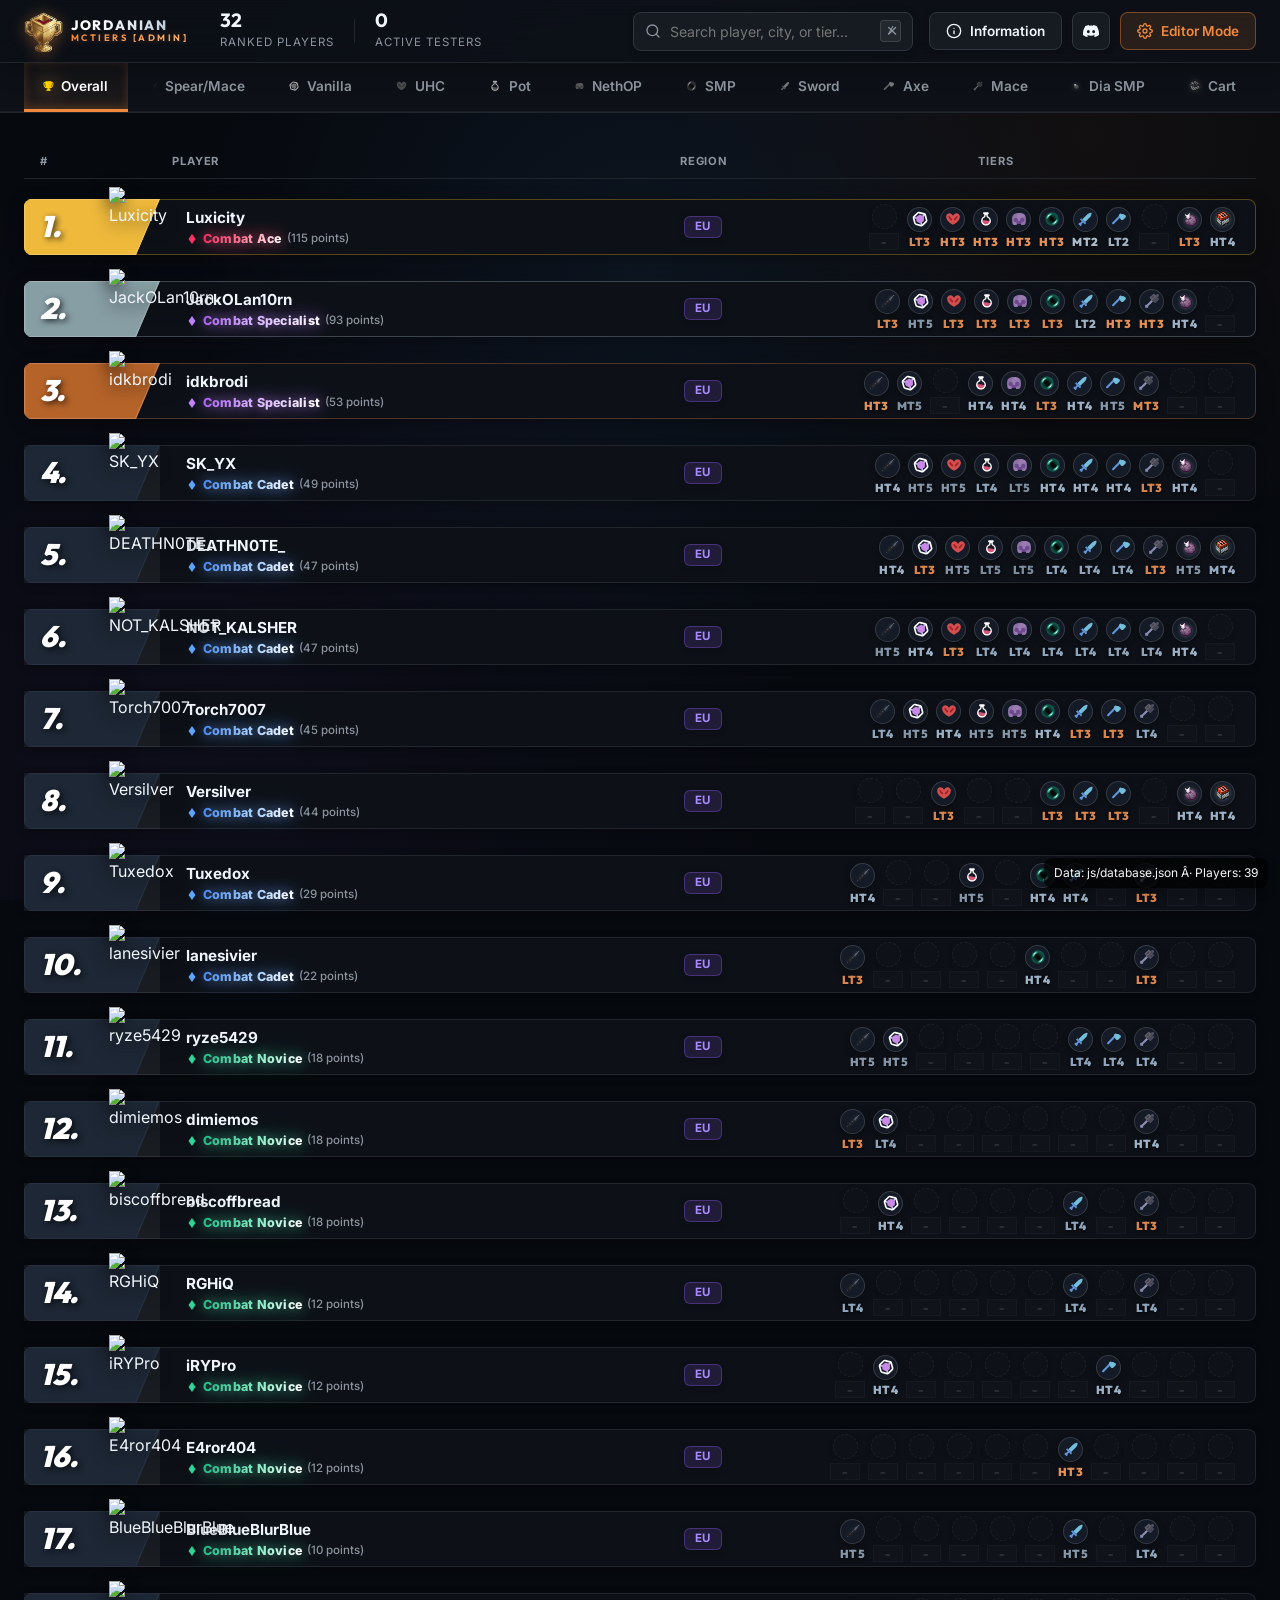
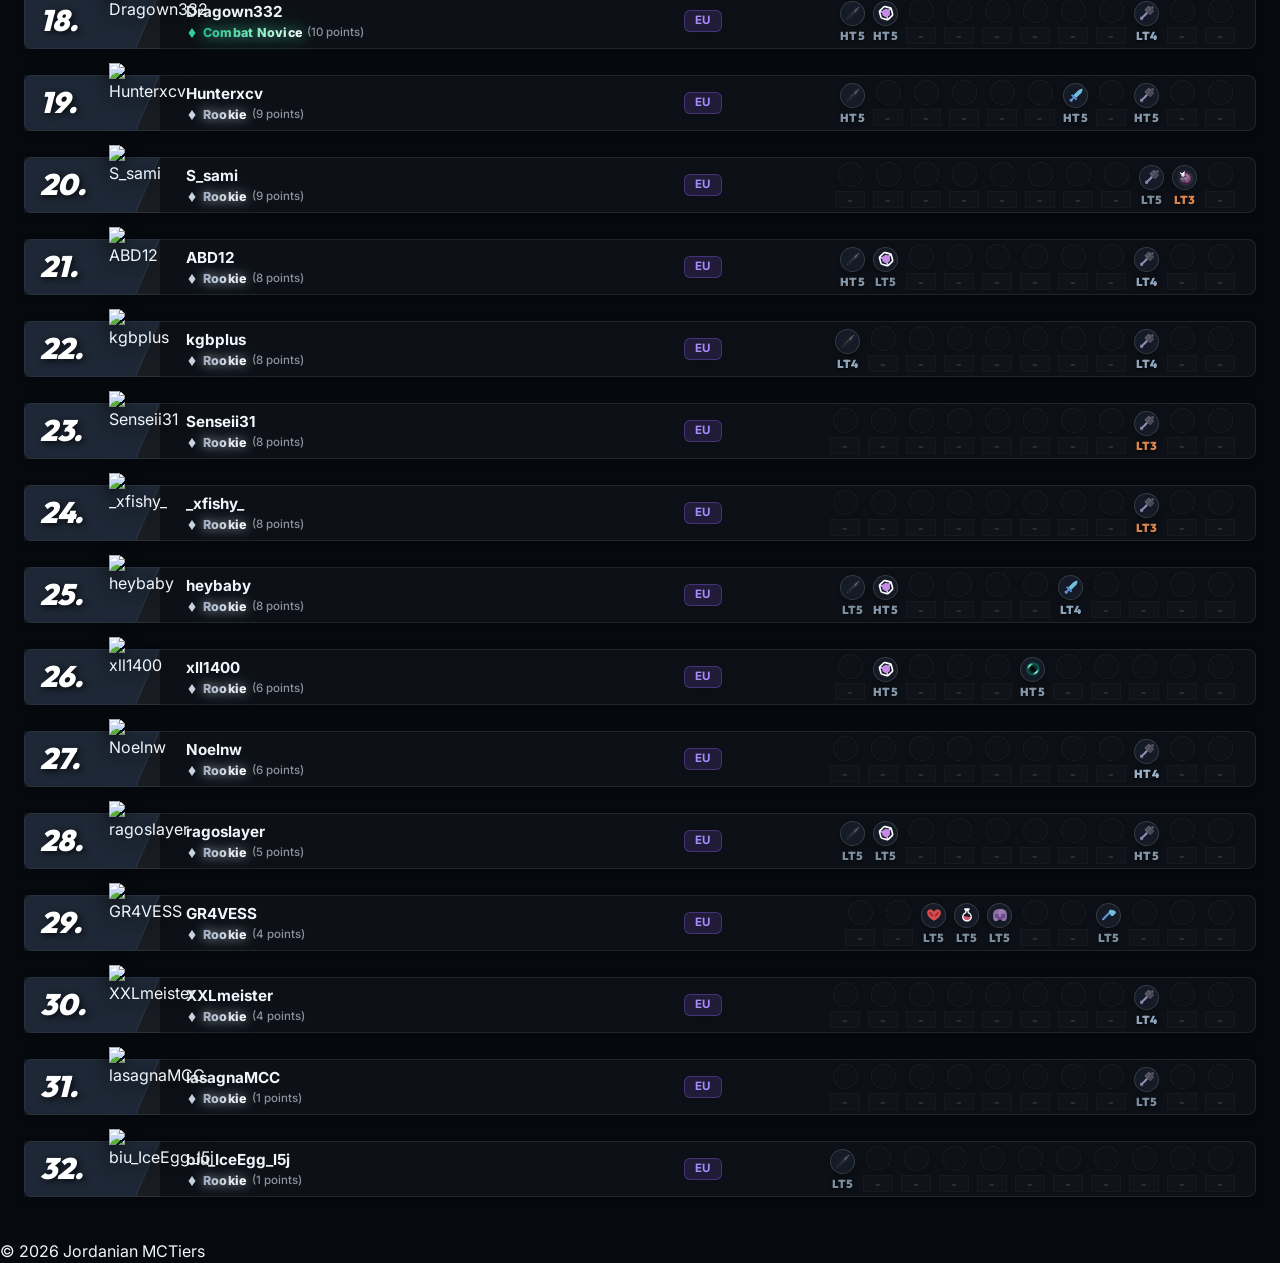
==== commit 66a175a1: "Update points scale, gamemode hover themes, tooltips, and recalculated live database" ====
--- a/admin.html
+++ b/admin.html
@@ -15,7 +15,7 @@
   <link href="https://fonts.googleapis.com/css2?family=Inter:wght@300;400;500;600;700&family=Outfit:wght@400;500;600;700;800&display=swap" rel="stylesheet">
   
   <!-- Main Stylesheet -->
-  <link rel="stylesheet" href="css/style.css">
+  <link rel="stylesheet" href="css/style.css?v=2.4">
 </head>
 <body>
   <div class="app-container">
@@ -224,9 +224,9 @@
           <div class="tiers-explanation">
             <div class="tier-explain-row"><span class="badge-explain rank-ht1">HT1 (60 pts)</span><span class="badge-explain rank-mt1">MT1 (52 pts)</span><span class="badge-explain rank-lt1">LT1 (45 pts)</span><p><strong>Tier 1:</strong> Peak mechanics, national-level competitors.</p></div>
             <div class="tier-explain-row"><span class="badge-explain rank-ht2">HT2 (30 pts)</span><span class="badge-explain rank-mt2">MT2 (25 pts)</span><span class="badge-explain rank-lt2">LT2 (20 pts)</span><p><strong>Tier 2:</strong> Extremely advanced fighters, tournament regulars.</p></div>
-            <div class="tier-explain-row"><span class="badge-explain rank-ht3">HT3 (10 pts)</span><span class="badge-explain rank-mt3">MT3 (8 pts)</span><span class="badge-explain rank-lt3">LT3 (6 pts)</span><p><strong>Tier 3:</strong> Solid mechanics, reliable execution.</p></div>
-            <div class="tier-explain-row"><span class="badge-explain rank-ht4">HT4 (4 pts)</span><span class="badge-explain rank-mt4">MT4 (3 pts)</span><span class="badge-explain rank-lt4">LT4 (2 pts)</span><p><strong>Tier 4:</strong> Intermediate capability, active player base.</p></div>
-            <div class="tier-explain-row"><span class="badge-explain rank-ht5">HT5 (2 pts)</span><span class="badge-explain rank-mt5">MT5 (1.5 pts)</span><span class="badge-explain rank-lt5">LT5 (1 pt)</span><p><strong>Tier 5:</strong> Entry-level competitive PvP.</p></div>
+            <div class="tier-explain-row"><span class="badge-explain rank-ht3">HT3 (12 pts)</span><span class="badge-explain rank-mt3">MT3 (10 pts)</span><span class="badge-explain rank-lt3">LT3 (8 pts)</span><p><strong>Tier 3:</strong> Solid mechanics, reliable execution.</p></div>
+            <div class="tier-explain-row"><span class="badge-explain rank-ht4">HT4 (6 pts)</span><span class="badge-explain rank-mt4">MT4 (5 pts)</span><span class="badge-explain rank-lt4">LT4 (4 pts)</span><p><strong>Tier 4:</strong> Intermediate capability, active player base.</p></div>
+            <div class="tier-explain-row"><span class="badge-explain rank-ht5">HT5 (3 pts)</span><span class="badge-explain rank-mt5">MT5 (2 pts)</span><span class="badge-explain rank-lt5">LT5 (1 pt)</span><p><strong>Tier 5:</strong> Entry-level competitive PvP.</p></div>
           </div>
 
           <h3 style="margin-top: 24px;">How to obtain Achievement Titles</h3>
--- a/css/style.css
+++ b/css/style.css
@@ -738,6 +738,162 @@
   100% { transform: scale(1.22) translateY(0) rotate(0deg); filter: drop-shadow(0 0 8px #ff9f43) brightness(1.25); }
 }
 
+/* 11. Dia SMP — Chorus Fruit Teleport Phase-Shift & Dimensional Warp */
+.nav-tab[data-gamemode="dia_smp"]:hover .nav-tab-icon,
+.nav-tab.nav-tab-dia_smp:hover .nav-tab-icon,
+.nav-tab[data-gamemode="diasmp"]:hover .nav-tab-icon,
+.nav-tab.nav-tab-diasmp:hover .nav-tab-icon {
+  animation: animDiaSmp 0.52s cubic-bezier(0.16, 1, 0.3, 1) forwards;
+}
+@keyframes animDiaSmp {
+  0% {
+    transform: scale(1) translateY(0) rotate(0deg);
+    filter: grayscale(1) opacity(0.65);
+  }
+  20% {
+    transform: scale(1.32) translateY(-6px) rotate(-16deg) skewX(-10deg);
+    filter: drop-shadow(0 0 12px #d946ef) brightness(1.4);
+  }
+  50% {
+    transform: scale(1.48) translateY(2px) rotate(18deg) skewX(10deg);
+    filter: drop-shadow(0 0 18px #a855f7) brightness(1.55);
+  }
+  75% {
+    transform: scale(1.22) translateY(-2px) rotate(-5deg);
+    filter: drop-shadow(0 0 14px #e879f9) brightness(1.4);
+  }
+  100% {
+    transform: scale(1.28) translateY(-1px) rotate(0deg);
+    filter: drop-shadow(0 0 10px #c084fc) brightness(1.3);
+  }
+}
+.nav-tab[data-gamemode="dia_smp"]:active .nav-tab-icon,
+.nav-tab.nav-tab-dia_smp:active .nav-tab-icon {
+  transform: scale(0.88) rotate(-16deg);
+  filter: drop-shadow(0 0 20px #f472b6) brightness(1.7);
+  transition: transform 0.1s ease;
+}
+
+/* 12. Cart — Smooth Rail Acceleration & Primed TNT Hop */
+.nav-tab[data-gamemode="cart"]:hover .nav-tab-icon,
+.nav-tab.nav-tab-cart:hover .nav-tab-icon {
+  animation: animCart 0.46s cubic-bezier(0.16, 1, 0.3, 1) forwards;
+}
+@keyframes animCart {
+  0% {
+    transform: scale(1) translateX(0) translateY(0) rotate(0deg);
+    filter: grayscale(1) opacity(0.65);
+  }
+  35% {
+    transform: scale(1.18) translateX(4px) translateY(-1px) rotate(5deg);
+    filter: drop-shadow(0 0 10px #ff3333) brightness(1.35);
+  }
+  68% {
+    transform: scale(1.32) translateX(1px) translateY(-6px) rotate(-3deg);
+    filter: drop-shadow(0 0 18px #ff4444) brightness(1.55);
+  }
+  100% {
+    transform: scale(1.24) translateX(0) translateY(-1px) rotate(0deg);
+    filter: drop-shadow(0 0 10px #ff4444) brightness(1.3);
+  }
+}
+.nav-tab[data-gamemode="cart"]:active .nav-tab-icon,
+.nav-tab.nav-tab-cart:active .nav-tab-icon {
+  transform: scale(1.35) translateY(-4px);
+  filter: drop-shadow(0 0 22px #ff1111) brightness(1.7);
+  transition: transform 0.1s ease;
+}
+
+/* ===================================================
+   GAMEMODE HOVER THEME COLORS (Accent + Tint)
+   =================================================== */
+
+/* 1. Overall — Trophy Gold */
+.nav-tab[data-gamemode="overall"]:hover,
+.nav-tab.nav-tab-overall:hover {
+  background: rgba(245, 197, 24, 0.08);
+  border-bottom-color: #f5c518;
+}
+
+/* 2. Spear/Mace — Sky Blue / Wind */
+.nav-tab[data-gamemode="spear_mace"]:hover,
+.nav-tab.nav-tab-spear_mace:hover {
+  background: rgba(88, 166, 255, 0.08);
+  border-bottom-color: #58a6ff;
+}
+
+/* 3. Vanilla — End Crystal Magenta */
+.nav-tab[data-gamemode="vanilla"]:hover,
+.nav-tab.nav-tab-vanilla:hover {
+  background: rgba(210, 136, 255, 0.08);
+  border-bottom-color: #d288ff;
+}
+
+/* 4. UHC — Crimson Heart */
+.nav-tab[data-gamemode="uhc"]:hover,
+.nav-tab.nav-tab-uhc:hover {
+  background: rgba(255, 77, 109, 0.08);
+  border-bottom-color: #ff4d6d;
+}
+
+/* 5. Pot — Splash Potion Pink */
+.nav-tab[data-gamemode="pot"]:hover,
+.nav-tab.nav-tab-pot:hover {
+  background: rgba(255, 82, 153, 0.08);
+  border-bottom-color: #ff5299;
+}
+
+/* 6. NethOP — Netherite Indigo / Purple */
+.nav-tab[data-gamemode="nethop"]:hover,
+.nav-tab.nav-tab-nethop:hover {
+  background: rgba(157, 122, 255, 0.08);
+  border-bottom-color: #9d7aff;
+}
+
+/* 7. SMP — Ender Pearl Cyan */
+.nav-tab[data-gamemode="smp"]:hover,
+.nav-tab.nav-tab-smp:hover {
+  background: rgba(0, 229, 255, 0.08);
+  border-bottom-color: #00e5ff;
+}
+
+/* 8. Sword — Diamond Blade Electric Blue */
+.nav-tab[data-gamemode="sword"]:hover,
+.nav-tab.nav-tab-sword:hover {
+  background: rgba(77, 201, 255, 0.08);
+  border-bottom-color: #4dc9ff;
+}
+
+/* 9. Axe — Emerald Mint Teal */
+.nav-tab[data-gamemode="axe"]:hover,
+.nav-tab.nav-tab-axe:hover {
+  background: rgba(45, 212, 191, 0.08);
+  border-bottom-color: #2dd4bf;
+}
+
+/* 10. Mace — Wind Burst Orange */
+.nav-tab[data-gamemode="mace"]:hover,
+.nav-tab.nav-tab-mace:hover {
+  background: rgba(255, 159, 67, 0.08);
+  border-bottom-color: #ff9f43;
+}
+
+/* 11. Dia SMP — Chorus Fruit Violet */
+.nav-tab[data-gamemode="dia_smp"]:hover,
+.nav-tab.nav-tab-dia_smp:hover,
+.nav-tab[data-gamemode="diasmp"]:hover,
+.nav-tab.nav-tab-diasmp:hover {
+  background: rgba(192, 132, 252, 0.08);
+  border-bottom-color: #c084fc;
+}
+
+/* 12. Cart — TNT Blast Red */
+.nav-tab[data-gamemode="cart"]:hover,
+.nav-tab.nav-tab-cart:hover {
+  background: rgba(255, 68, 68, 0.08);
+  border-bottom-color: #ff4444;
+}
+
 /* Active tab styles */
 .nav-tab.active {
   color: #fff;
@@ -1869,17 +2025,39 @@
 .tier-explain-row {
   display: flex;
   align-items: center;
-  gap: 12px;
+  gap: 14px;
 }
 
 .badge-explain {
   font-family: var(--font-title);
   font-size: 0.72rem;
   font-weight: 700;
-  padding: 2px 6px;
-  border-radius: 4px;
-  width: 44px;
+  padding: 3px 8px;
+  border-radius: 5px;
+  min-width: 44px;
+  width: auto;
+  white-space: nowrap;
   text-align: center;
+  display: inline-flex;
+  align-items: center;
+  justify-content: center;
+  gap: 6px;
+  flex-shrink: 0;
+  box-sizing: border-box;
+  border: 1px solid transparent;
+}
+
+/* Achievement Titles Badges in Information Modal */
+.tier-explain-row span.badge-explain[style] {
+  width: 190px;
+  min-width: 190px;
+  justify-content: flex-start;
+  padding: 6px 12px;
+  font-size: 0.76rem;
+  font-weight: 700;
+  border-radius: 6px;
+  border-width: 1px;
+  border-style: solid;
 }
 
 .tier-explain-row p {
@@ -2514,7 +2692,7 @@
   display: flex;
   align-items: center;
   gap: 12px;
-  padding: 8px 20px;
+  padding: 8px 20px 8px 0;
   font-size: 0.7rem;
   font-weight: 700;
   letter-spacing: 0.08em;
@@ -2524,10 +2702,10 @@
   margin-bottom: 4px;
 }
 
-.lb-col-rank   { width: 48px; flex-shrink: 0; }
+.lb-col-rank   { width: 136px; padding-left: 16px; flex-shrink: 0; }
 .lb-col-player { width: 220px; flex-shrink: 0; }
 .lb-col-region { margin-left: auto; width: 80px; text-align: center; flex-shrink: 0; }
-.lb-col-tiers  { width: 380px; flex-shrink: 0; text-align: center; }
+.lb-col-tiers  { width: 480px; flex-shrink: 0; text-align: center; }
 
 /* ---- Row ---- */
 .overall-rank-row {
@@ -2763,22 +2941,21 @@
   display: flex;
   align-items: center;
   justify-content: flex-end;
-  width: 380px;
+  width: 480px;
   flex-shrink: 0;
 }
 
 .lb-hud-strip {
-  display: grid;
-  grid-template-columns: repeat(9, 39px);
-  align-items: center;
-  justify-items: center;
-  background: rgba(14, 20, 30, 0.92);
-  border: 1px solid rgba(255, 255, 255, 0.12);
-  border-radius: 9px;
-  overflow: visible;
-  box-shadow: inset 0 1px 1px rgba(255, 255, 255, 0.08), 0 3px 12px rgba(0, 0, 0, 0.45);
+  display: flex;
+  align-items: center;
+  justify-content: flex-end;
+  gap: 8px;
+  background: transparent;
+  border: none;
+  border-radius: 0;
+  box-shadow: none;
   position: relative;
-  width: 351px;
+  width: auto;
 }
 
 .lb-hud-item {
@@ -2787,45 +2964,46 @@
   flex-direction: column;
   align-items: center;
   justify-content: center;
-  height: 52px;
-  width: 39px;
-  padding: 4px 0;
   gap: 4px;
-  border-right: 1px solid rgba(255, 255, 255, 0.07);
-  transition: all 0.18s cubic-bezier(0.16, 1, 0.3, 1);
+  border: none;
+  background: transparent;
+  padding: 0;
   cursor: pointer;
+  transition: transform 0.18s cubic-bezier(0.16, 1, 0.3, 1);
   box-sizing: border-box;
 }
 
-.lb-hud-item:first-child {
-  border-top-left-radius: 8px;
-  border-bottom-left-radius: 8px;
-}
-
+.lb-hud-item:first-child,
 .lb-hud-item:last-child {
-  border-right: none;
-  border-top-right-radius: 8px;
-  border-bottom-right-radius: 8px;
+  border-radius: 0;
+  border: none;
 }
 
 .lb-hud-item:hover {
-  background: rgba(255, 255, 255, 0.08);
+  background: transparent;
+  transform: translateY(-2px);
   z-index: 20;
 }
 
 .lb-hud-icon {
-  width: 20px;
-  height: 20px;
+  width: 25px;
+  height: 25px;
+  border-radius: 50%;
+  background: #141b26;
+  border: 1px solid rgba(255, 255, 255, 0.14);
   display: flex;
   align-items: center;
   justify-content: center;
+  padding: 3.5px;
   color: var(--text-muted);
   flex-shrink: 0;
-  transition: transform 0.18s, color 0.18s;
+  box-shadow: 0 2px 6px rgba(0, 0, 0, 0.45);
+  transition: transform 0.18s, color 0.18s, border-color 0.18s;
 }
 
 .lb-hud-item:hover .lb-hud-icon {
-  transform: scale(1.18);
+  transform: scale(1.12);
+  border-color: rgba(255, 255, 255, 0.35);
   color: #fff;
 }
 
@@ -2836,17 +3014,19 @@
   object-fit: contain;
 }
 
-/* Dashed icon for untested modes — exact same 20px footprint */
+/* Dashed icon for untested modes */
 .lb-hud-icon.dashed {
-  width: 18px;
-  height: 18px;
+  width: 25px;
+  height: 25px;
+  background: rgba(255, 255, 255, 0.02);
   border: 1.5px dashed rgba(255, 255, 255, 0.18);
   border-radius: 50%;
-  margin: 1px 0;
+  margin: 0;
+  padding: 0;
 }
 
 .lb-hud-item.is-untested {
-  opacity: 0.45;
+  opacity: 0.35;
   transition: opacity 0.2s;
 }
 
@@ -2854,73 +3034,112 @@
   opacity: 0.85;
 }
 
+/* Plain colored tier text (NO badge background/pill) */
 .lb-hud-val {
   font-family: var(--font-title);
-  font-size: 0.62rem;
+  font-size: 0.72rem;
   font-weight: 900;
-  letter-spacing: 0.04em;
-  width: 30px;
-  height: 17px;
-  display: flex;
-  align-items: center;
-  justify-content: center;
-  border-radius: 4px;
+  letter-spacing: 0.02em;
+  background: none !important;
+  border: none !important;
+  box-shadow: none !important;
+  border-radius: 0;
+  width: auto;
+  height: auto;
+  padding: 0;
   line-height: 1;
   text-transform: uppercase;
-  color: #fff;
   text-align: center;
-  box-shadow: 0 1px 4px rgba(0,0,0,0.5), inset 0 1px 1px rgba(255,255,255,0.3);
-  text-shadow: 0 1px 2px rgba(0, 0, 0, 0.7);
-  transition: transform 0.18s cubic-bezier(0.16, 1, 0.3, 1), box-shadow 0.18s;
+  text-shadow: 0 1px 3px rgba(0, 0, 0, 0.9);
+  transition: transform 0.18s cubic-bezier(0.16, 1, 0.3, 1);
   box-sizing: border-box;
   flex-shrink: 0;
 }
 
 .lb-hud-item:hover .lb-hud-val {
-  transform: scale(1.08);
-  box-shadow: 0 3px 8px rgba(0,0,0,0.6), inset 0 1px 2px rgba(255,255,255,0.5);
-}
-
-/* Floating Gamemode Tooltip on Hover */
+  transform: scale(1.1);
+  box-shadow: none !important;
+}
+
+/* Tier text colors (pure text, using site's original color variables) */
+.lb-hud-val.badge-ht1 { color: var(--color-ht1) !important; }
+.lb-hud-val.badge-mt1 { color: var(--color-mt1) !important; }
+.lb-hud-val.badge-lt1 { color: var(--color-lt1) !important; }
+
+.lb-hud-val.badge-ht2 { color: var(--color-ht2) !important; }
+.lb-hud-val.badge-mt2 { color: var(--color-mt2) !important; }
+.lb-hud-val.badge-lt2 { color: var(--color-lt2) !important; }
+
+.lb-hud-val.badge-ht3 { color: var(--color-ht3) !important; }
+.lb-hud-val.badge-mt3 { color: var(--color-mt3) !important; }
+.lb-hud-val.badge-lt3 { color: var(--color-lt3) !important; }
+
+.lb-hud-val.badge-ht4 { color: var(--color-ht4) !important; }
+.lb-hud-val.badge-mt4 { color: var(--color-mt4) !important; }
+.lb-hud-val.badge-lt4 { color: var(--color-lt4) !important; }
+
+.lb-hud-val.badge-ht5 { color: var(--color-ht5) !important; }
+.lb-hud-val.badge-mt5 { color: var(--color-mt5) !important; }
+.lb-hud-val.badge-lt5 { color: var(--color-lt5) !important; }
+
+.lb-hud-val.badge-none,
+.lb-hud-val.badge-unranked { color: var(--color-unranked) !important; }
+
+/* Floating Gamemode Tooltip on Hover (Rank + Points) */
 .lb-tier-tooltip {
   position: absolute;
-  top: calc(100% + 8px);
+  bottom: calc(100% + 8px);
   left: 50%;
   transform: translateX(-50%) translateY(4px);
-  background: #0d121b;
-  border: 1px solid rgba(255, 255, 255, 0.14);
-  border-radius: 7px;
-  padding: 6px 14px;
-  box-shadow: 0 8px 24px rgba(0, 0, 0, 0.8), 0 2px 8px rgba(0, 0, 0, 0.5);
+  background: rgba(13, 17, 23, 0.96);
+  backdrop-filter: blur(8px);
+  border: 1px solid rgba(255, 255, 255, 0.18);
+  box-shadow: 0 6px 18px rgba(0, 0, 0, 0.65);
+  border-radius: 6px;
+  padding: 5px 9px;
   pointer-events: none;
+  white-space: nowrap;
   opacity: 0;
   visibility: hidden;
-  transition: opacity 0.15s cubic-bezier(0.16, 1, 0.3, 1), transform 0.15s cubic-bezier(0.16, 1, 0.3, 1), visibility 0.15s;
-  z-index: 9999;
+  transition: opacity 0.18s ease, transform 0.18s ease, visibility 0.18s ease;
+  z-index: 1000;
   text-align: center;
-  white-space: nowrap;
-}
-
-.lb-tier-tooltip-title {
-  font-family: var(--font-title);
-  font-size: 0.95rem;
-  font-weight: 800;
-  color: #ffffff;
-  line-height: 1.2;
-}
-
-.lb-tier-tooltip-pts {
-  font-size: 0.75rem;
-  font-weight: 500;
-  color: #8b949e;
-  margin-top: 2px;
-  line-height: 1;
+  display: flex;
+  flex-direction: column;
+  align-items: center;
+  gap: 2px;
+}
+
+.lb-tier-tooltip::after {
+  content: '';
+  position: absolute;
+  top: 100%;
+  left: 50%;
+  transform: translateX(-50%);
+  border: 5px solid transparent;
+  border-top-color: rgba(13, 17, 23, 0.96);
 }
 
 .lb-hud-item:hover .lb-tier-tooltip {
   opacity: 1;
   visibility: visible;
   transform: translateX(-50%) translateY(0);
+}
+
+.lb-tier-tooltip-title {
+  font-family: var(--font-title);
+  font-size: 0.74rem;
+  font-weight: 700;
+  color: #fff;
+  line-height: 1.2;
+}
+
+.lb-tier-tooltip-pts {
+  font-family: var(--font-body);
+  font-size: 0.68rem;
+  font-weight: 600;
+  color: #f5c518;
+  line-height: 1.1;
 }
 
 .modal-retired-pill {
@@ -2986,6 +3205,15 @@
   filter: drop-shadow(0 0 2px rgba(255,255,255,0.25));
 }
 
+.gm-icon-img.dia-smp-icon-img,
+.gm-icon-img.cart-icon-img {
+  image-rendering: pixelated;
+  image-rendering: -moz-crisp-edges;
+  image-rendering: crisp-edges;
+  transform: scale(0.95);
+  filter: drop-shadow(0 0 2px rgba(255,255,255,0.25));
+}
+
 
 
 /* ============================================
@@ -3167,28 +3395,40 @@
   padding-left: 0;
   border-left: none;
   overflow: visible;
-  align-items: stretch;
+  align-items: center;
   position: relative;
 }
 
 .lb-top3-badge {
   position: relative;
-  width: 160px;
-  min-width: 160px;
+  width: 136px;
+  min-width: 136px;
   height: 56px;
   display: flex;
   align-items: center;
-  padding-left: 20px;
+  padding-left: 16px;
+  flex-shrink: 0;
+  z-index: 10;
+  overflow: visible;
+  transition: transform 0.28s cubic-bezier(0.34, 1.56, 0.64, 1), filter 0.28s cubic-bezier(0.34, 1.56, 0.64, 1);
+  will-change: transform;
+}
+
+/* Background container with slanted right edge */
+.lb-top3-bg {
+  position: absolute;
+  top: 0;
+  left: 0;
+  width: 100%;
+  height: 100%;
   border-top-left-radius: 8px;
   border-bottom-left-radius: 8px;
-  clip-path: path('M 8 0 L 100 0 L 135 56 L 8 56 A 8 8 0 0 1 0 48 L 0 8 A 8 8 0 0 1 8 0 Z');
-  flex-shrink: 0;
-  z-index: 10;
+  clip-path: polygon(0 0, 100% 0, calc(100% - 24px) 100%, 0 100%);
   overflow: hidden;
-  isolation: isolate;
-}
-
-.lb-top3-badge.badge-rank-default {
+  z-index: 1;
+}
+
+.lb-top3-badge.badge-rank-default .lb-top3-bg {
   background: rgba(255, 255, 255, 0.03);
 }
 
@@ -3198,32 +3438,50 @@
   left: 0;
   width: 100%;
   height: 100%;
+  object-fit: fill;
   pointer-events: none;
-  z-index: 1;
+}
+
+/* Snappy popup animation sliding left */
+.overall-rank-row:hover .lb-top3-badge,
+.lb-top3-badge:hover {
+  transform: translateX(-10px) scale(1.025);
+  filter: drop-shadow(-4px 2px 8px rgba(0, 0, 0, 0.6));
+}
+
+.overall-rank-row:hover .lb-top3-num {
+  transform: scale(1.05);
+}
+
+.overall-rank-row:hover .lb-top3-body {
+  transform: scale(1.06);
 }
 
 .lb-top3-num {
   font-family: var(--font-title);
-  font-size: 2rem;
+  font-size: 1.85rem;
   font-weight: 900;
   font-style: italic;
   color: #fff;
-  text-shadow: 2px 2px 6px rgba(0,0,0,0.7);
+  text-shadow: 2px 2px 6px rgba(0,0,0,0.75);
   z-index: 4;
   user-select: none;
   position: relative;
-}
-
-/* Bust image — sibling of badge, absolutely placed on the row */
+  line-height: 1;
+  transition: transform 0.28s cubic-bezier(0.34, 1.56, 0.64, 1);
+}
+
+/* Bust image — full large original size, right shoulder covers badge edge */
 .lb-top3-body {
   position: absolute;
-  left: 82px;
+  left: 85px;
   top: -12px;
   height: 68px;
-  filter: drop-shadow(-2px 4px 8px rgba(0,0,0,0.7));
-  z-index: 10;
+  filter: drop-shadow(-2px 4px 8px rgba(0, 0, 0, 0.7));
+  z-index: 5;
   pointer-events: none;
   image-rendering: pixelated;
+  transition: transform 0.28s cubic-bezier(0.34, 1.56, 0.64, 1);
 }
 
 .badge-rank-default {
@@ -3258,7 +3516,7 @@
 }
 
 .lb-player-cell.no-avatar {
-  margin-left: 73px; /* push name past where the bust sits */
+  margin-left: 14px;
 }
 
 /* Podium Ranks (Gold, Silver, Bronze Borders & Highlights) */
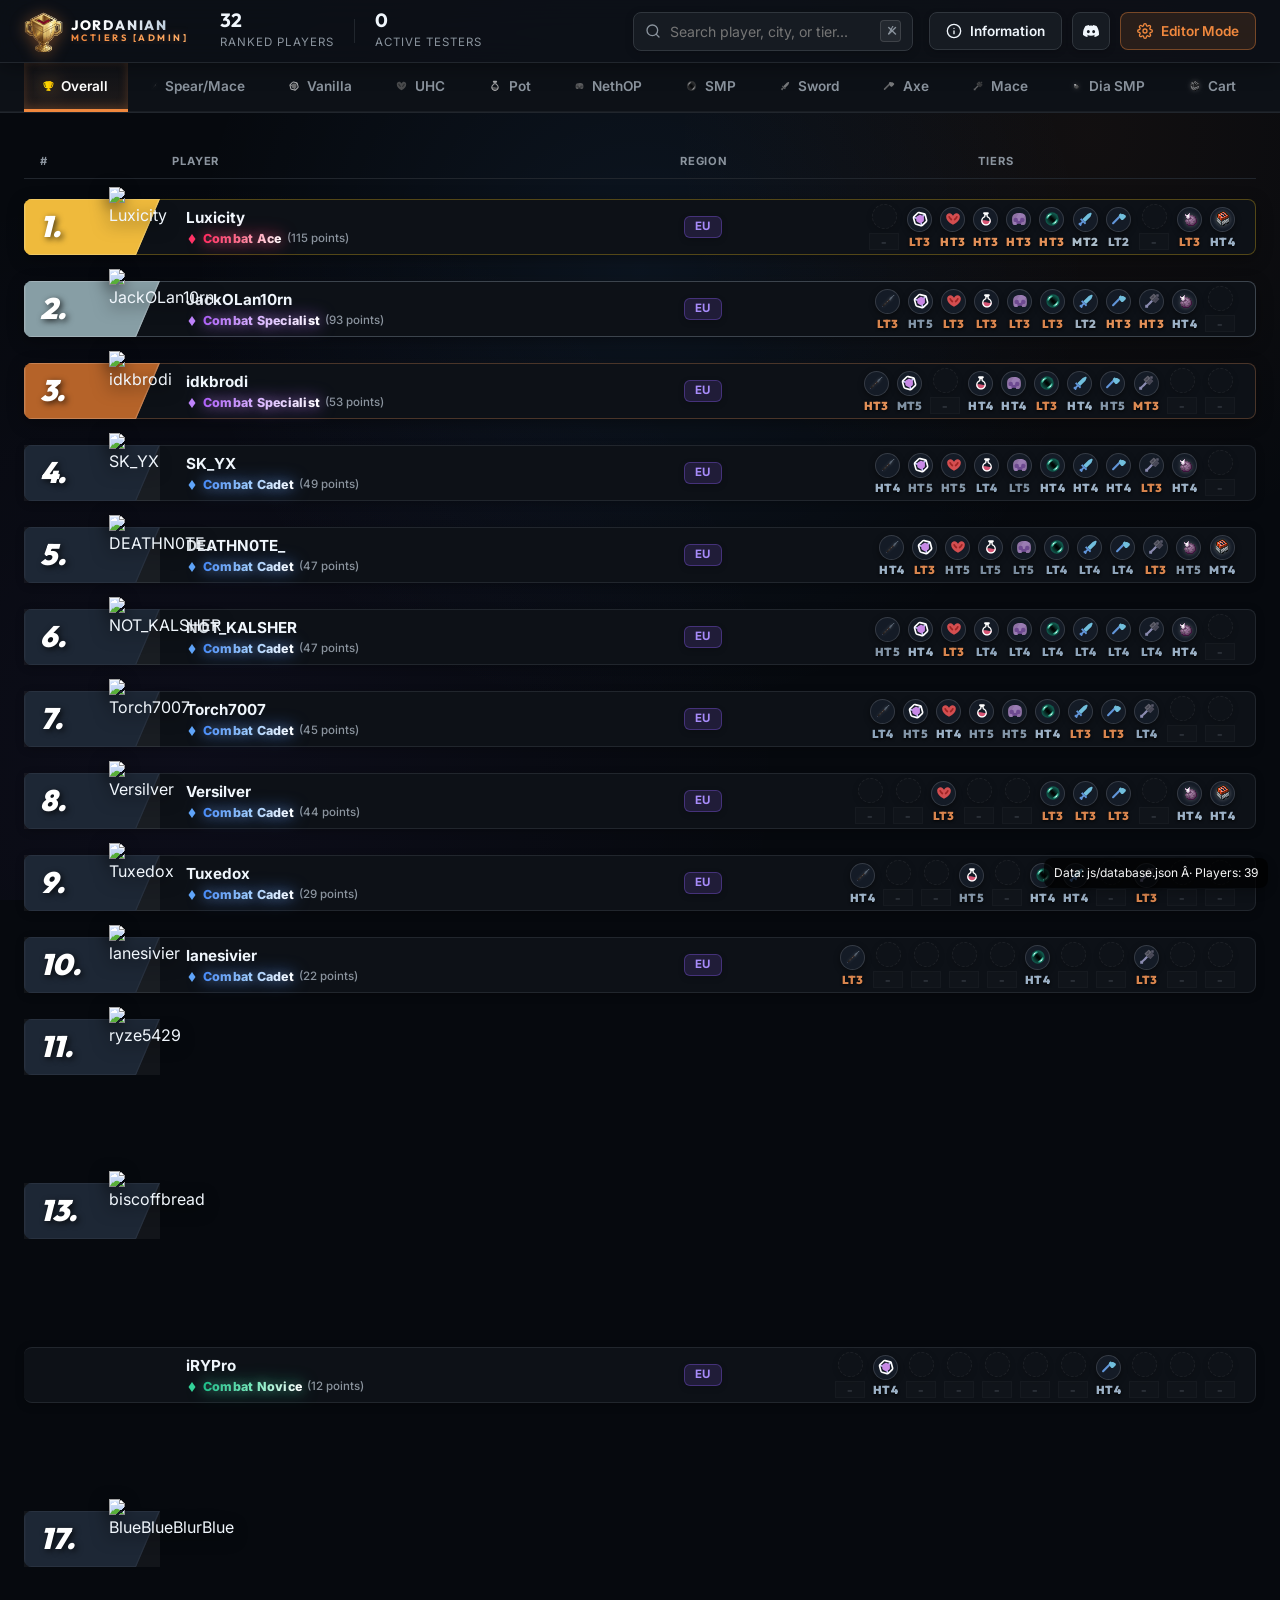
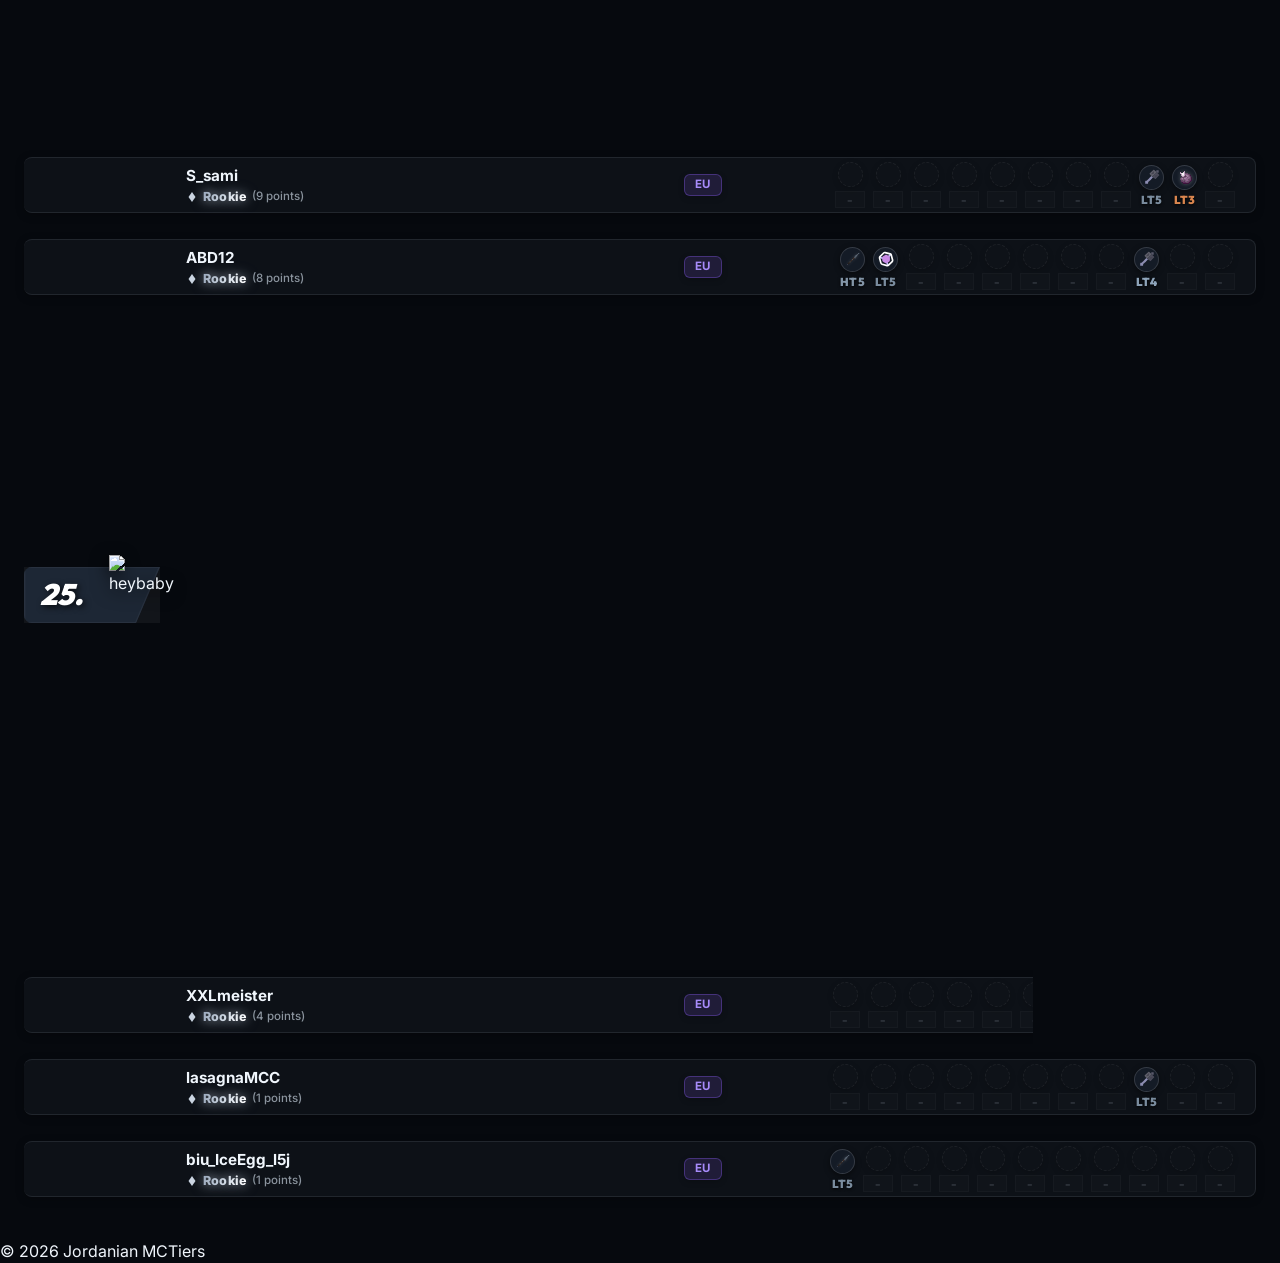
==== commit c9b445b9: "Bump app.js cache buster to v=2.6" ====
--- a/admin.html
+++ b/admin.html
@@ -466,6 +466,6 @@
   <script src="https://unpkg.com/lenis@1.1.18/dist/lenis.min.js"></script>
   <script src="js/data.js"></script>
   <script src="js/database.js"></script>
-  <script src="js/app.js"></script>
+  <script src="js/app.js?v=2.6"></script>
 </body>
 </html>
